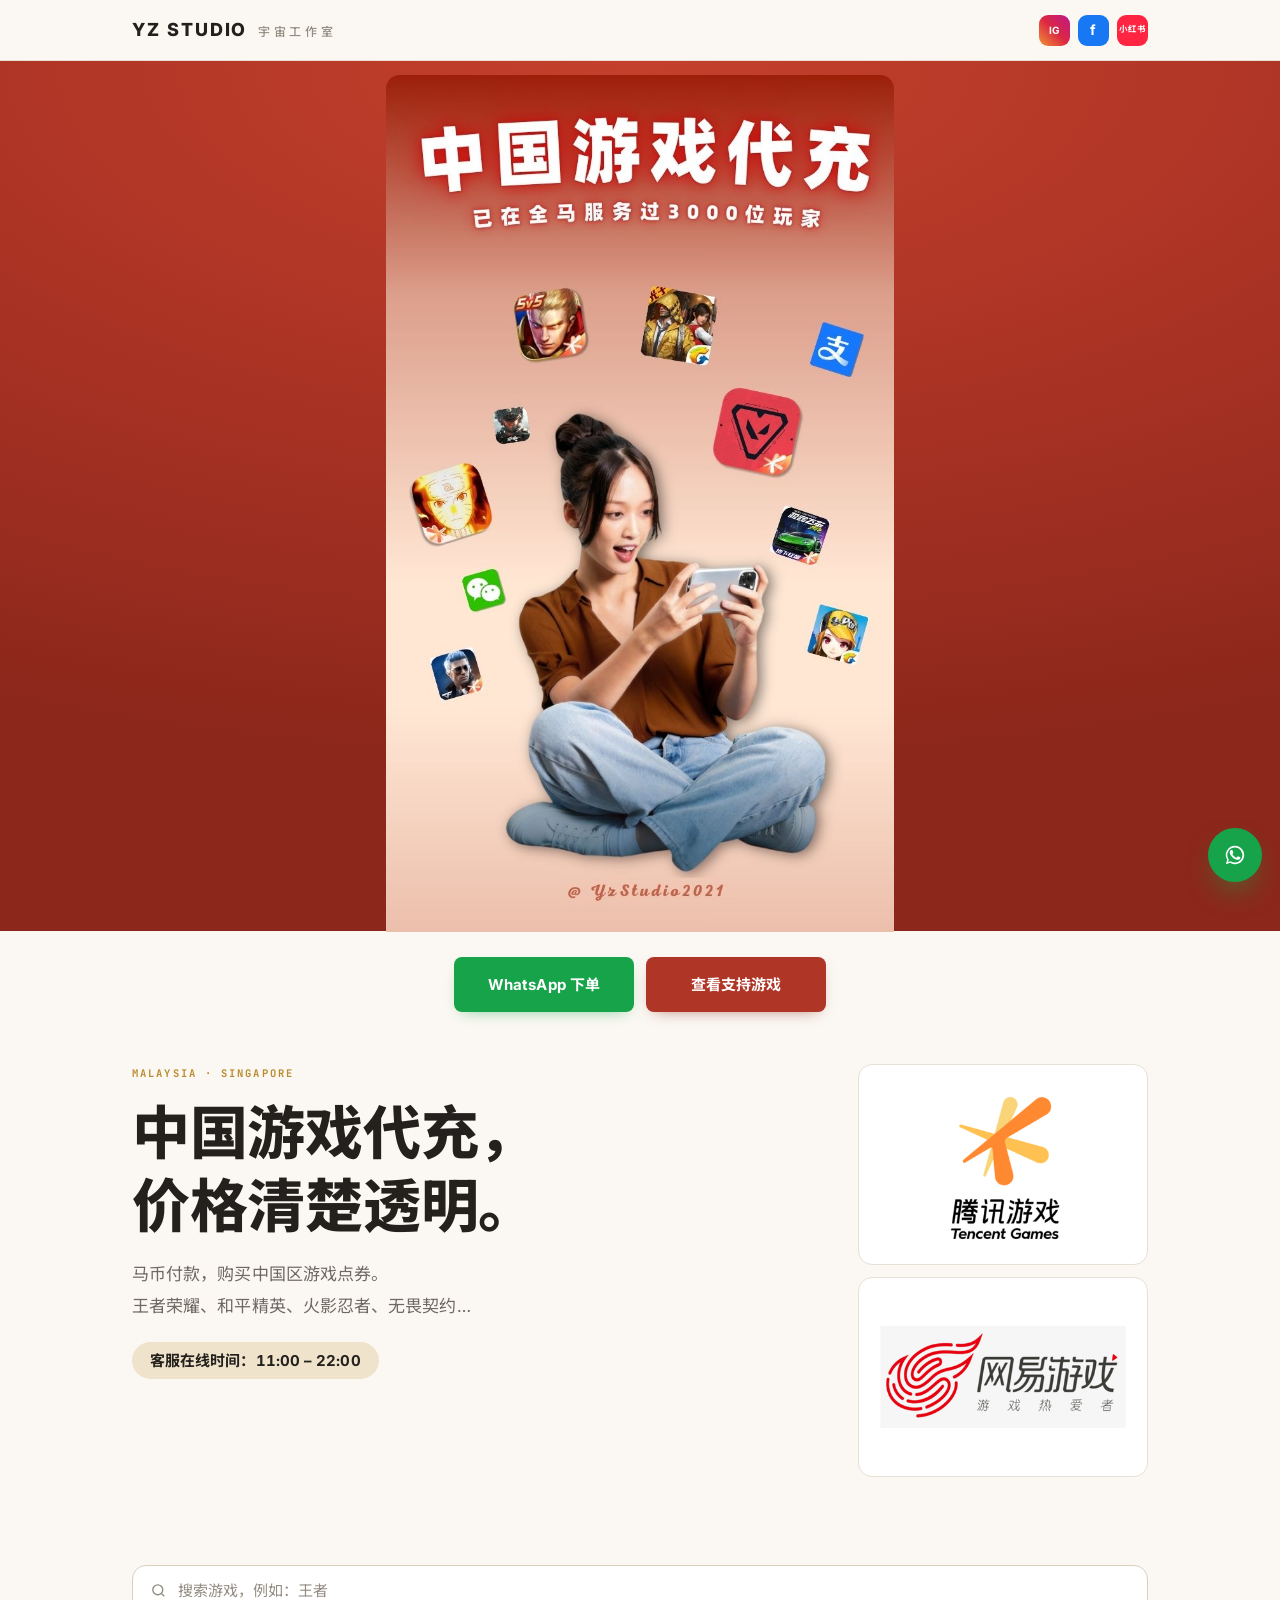
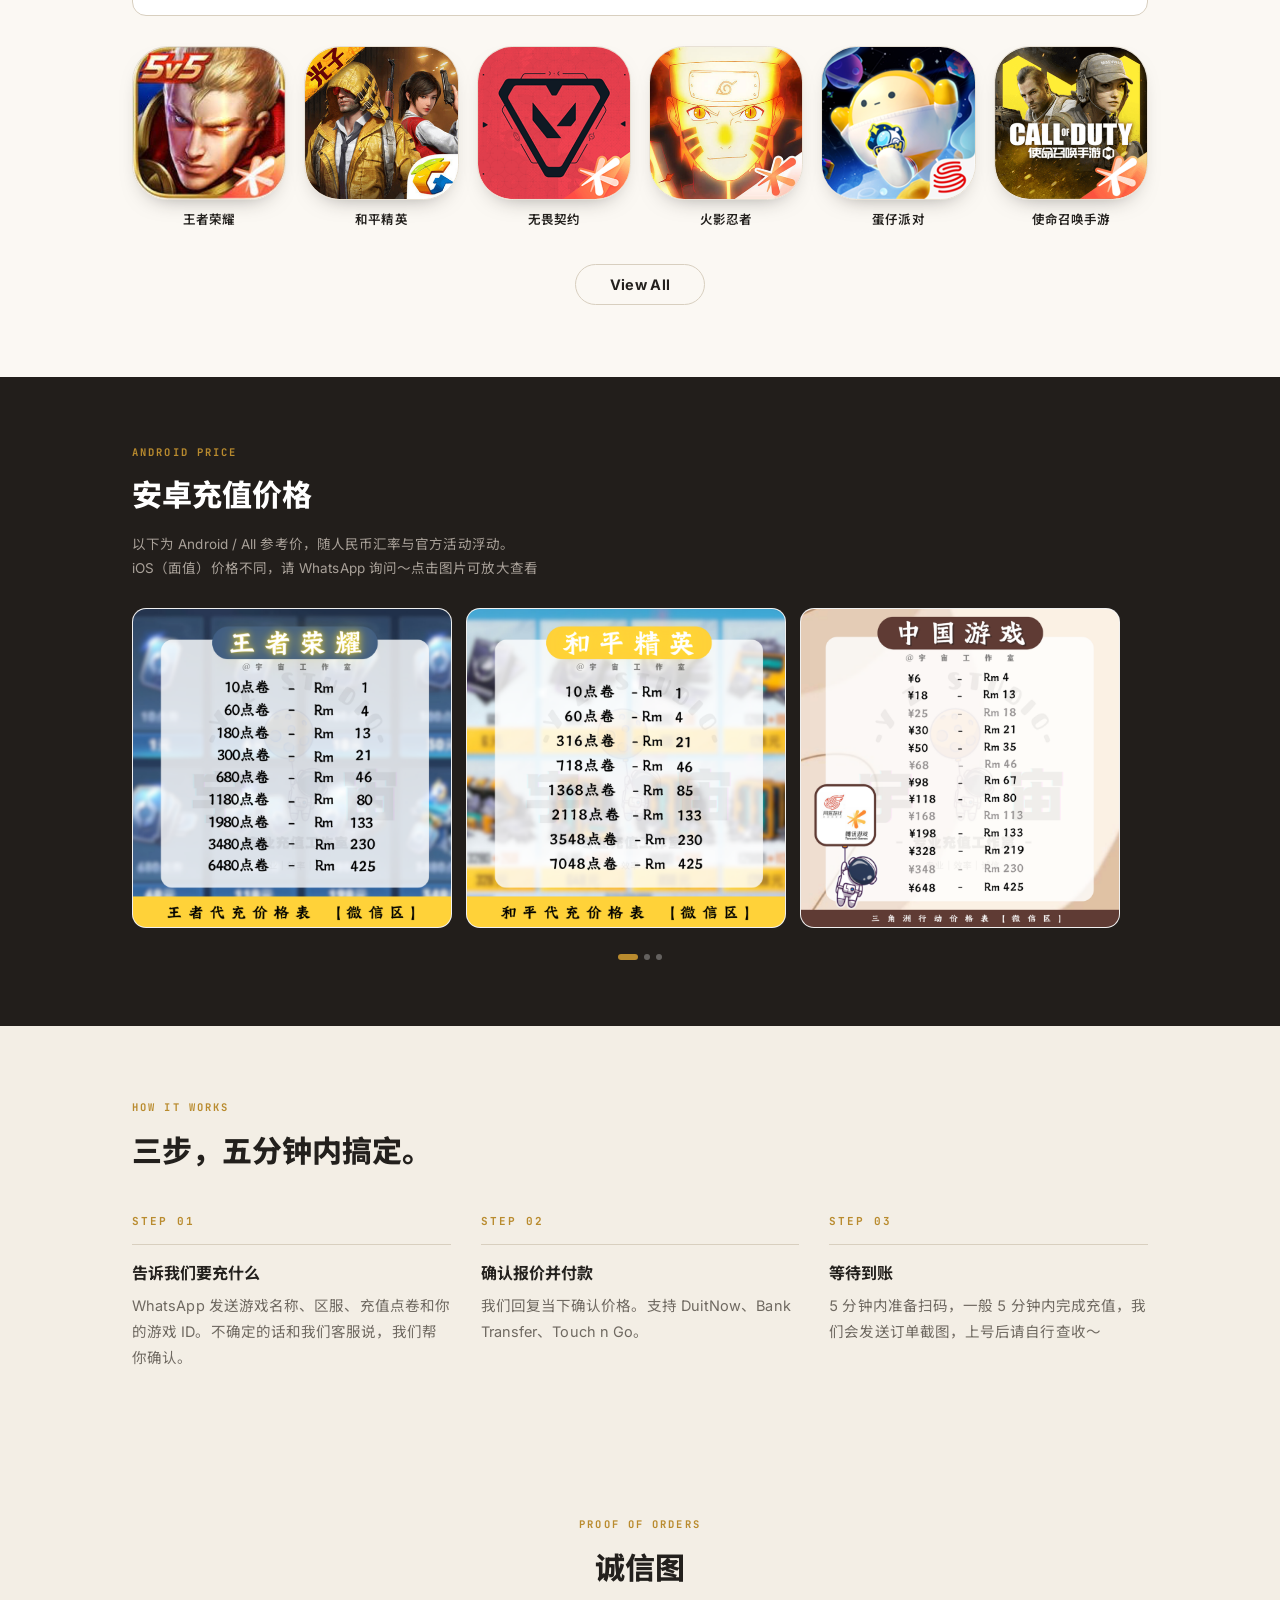
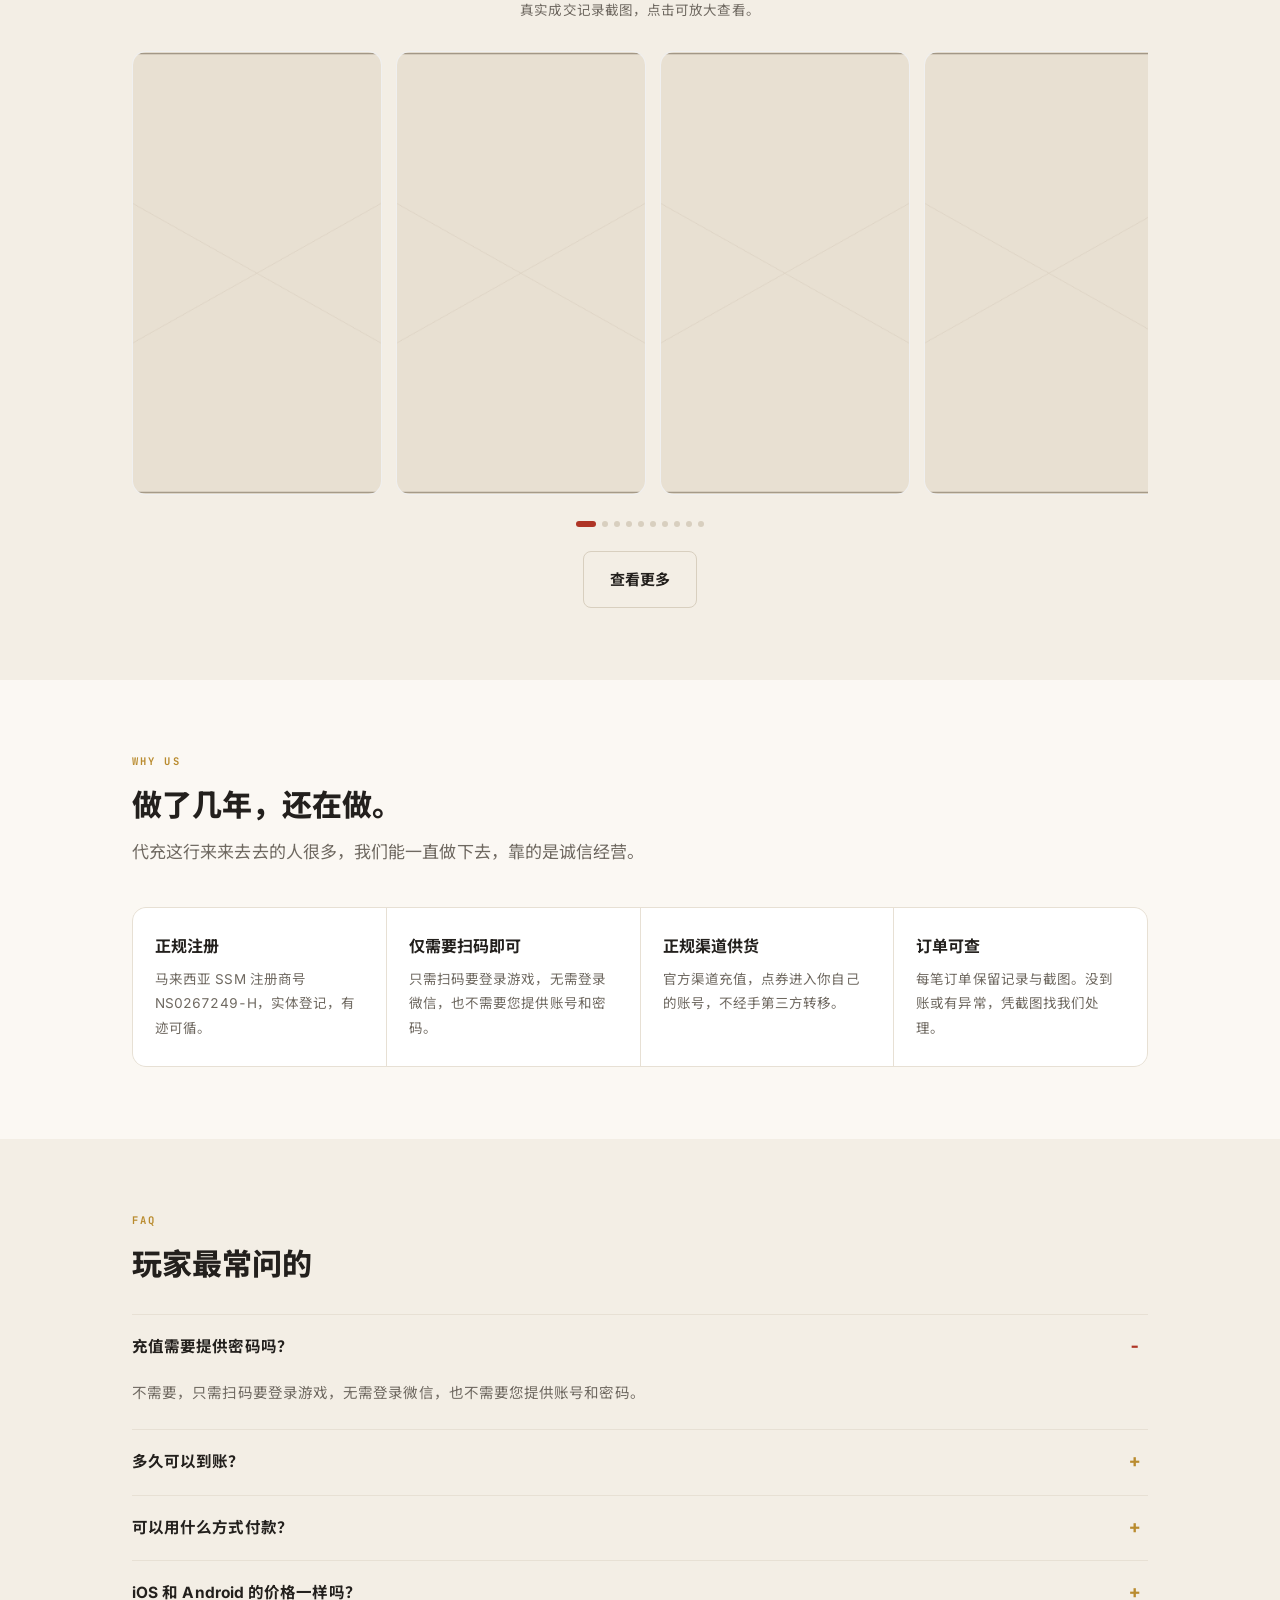
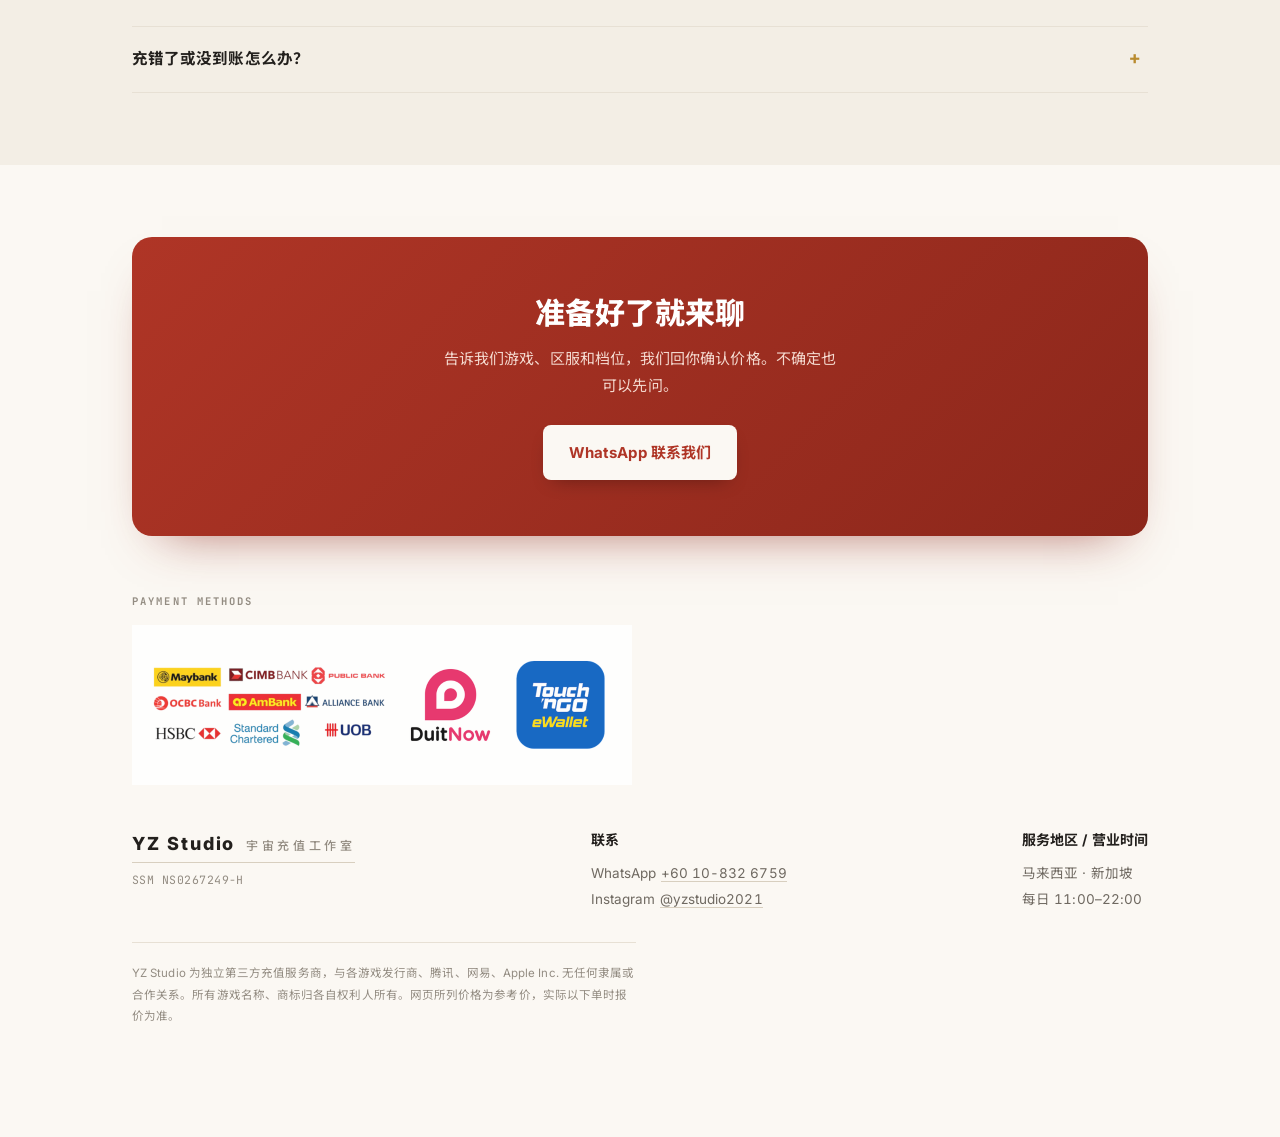
==== index.html @ 728850a0 "Update index.html" ====
<!DOCTYPE html>
<html lang="zh-Hans-MY">
<head>
<meta charset="UTF-8">
<meta name="viewport" content="width=device-width, initial-scale=1">
<title>YZ Studio｜马来西亚中国游戏代充 - 王者荣耀・和平精英・火影忍者点券</title>
<meta name="description" content="YZ Studio 提供马来西亚、新加坡玩家中国游戏代充服务，已服务3000位玩家。支持王者荣耀、和平精英、火影忍者、无畏契约等国服游戏，马币付款，价格透明。SSM 注册商号 NS0267249-H。">
<meta name="keywords" content="中国游戏代充,王者荣耀点券马币,和平精英充值马来西亚,火影忍者代充,国服游戏充值,YZ Studio">
<link rel="canonical" href="https://deepbuild.com.my/Yz-Studio/">
<meta property="og:url" content="https://deepbuild.com.my/Yz-Studio/">
<meta property="og:type" content="website">
<meta property="og:site_name" content="YZ Studio">
<meta property="og:title" content="YZ Studio｜马来西亚中国游戏代充">
<meta property="og:description" content="已服务3000位玩家。价格公开透明，WhatsApp 一键下单。">
<meta property="og:locale" content="zh_MY">

<link rel="preconnect" href="https://fonts.googleapis.com">
<link rel="preconnect" href="https://fonts.gstatic.com" crossorigin>
<link href="https://fonts.googleapis.com/css2?family=Inter:wght@400;500;600;700;800&family=Noto+Sans+SC:wght@400;500;700;900&family=JetBrains+Mono:wght@500;700&display=swap" rel="stylesheet">
<link rel="stylesheet" href="styles.css">

<script type="application/ld+json">
{
  "@context": "https://schema.org",
  "@type": "Organization",
  "name": "YZ Studio",
  "alternateName": "宇宙充值工作室",
  "description": "马来西亚中国游戏代充服务商",
  "identifier": "NS0267249-H",
  "areaServed": ["MY", "SG"],
  "sameAs": ["https://www.instagram.com/yzstudio2021"],
  "contactPoint": {
    "@type": "ContactPoint",
    "contactType": "customer service",
    "telephone": "+60108326759",
    "availableLanguage": ["zh-Hans", "en", "ms"]
  }
}
</script>
<script type="application/ld+json">
{
  "@context": "https://schema.org",
  "@type": "FAQPage",
  "mainEntity": [
    {"@type":"Question","name":"充值需要提供密码吗？","acceptedAnswer":{"@type":"Answer","text":"不需要，只需扫码要登录游戏，无需登录微信，也不需要您提供账号和密码。"}},
    {"@type":"Question","name":"多久可以到账？","acceptedAnswer":{"@type":"Answer","text":"营业时间（早上11点至晚上10点）内一般 5 至 15 分钟内到账。遇到官方活动高峰或游戏维护会顺延，我们会在下单时告知预计时间。"}},
    {"@type":"Question","name":"可以用什么方式付款？","acceptedAnswer":{"@type":"Answer","text":"支持马币 DuitNow、Bank Transfer、Touch n Go。价格以下单时报价为准。"}},
    {"@type":"Question","name":"iOS 和 Android 的价格一样吗？","acceptedAnswer":{"@type":"Answer","text":"iOS（面值）与 Android/All 价格不同。iOS 用户我们会推荐使用苹果卡进行充值，操作简单便捷。有任何疑问请联系客服。"}},
    {"@type":"Question","name":"充错了或没到账怎么办？","acceptedAnswer":{"@type":"Answer","text":"保留订单截图联系我们，我们会协助追单或退款。所有订单都有记录可查。"}}
  ]
}
</script>
</head>
<body>

<!-- ============ TOP BAR ============ -->
<div class="topbar">
  <div class="wrap">
    <a class="brand" href="/"><b>YZ STUDIO</b> <span>宇宙工作室</span></a>
    <div class="socials">
      <a class="ig" href="https://www.instagram.com/yzstudio2021" target="_blank" rel="noopener" aria-label="Instagram">IG</a>
      <a class="fb" href="#" aria-label="Facebook">f</a>
      <a class="xhs" href="#" aria-label="小红书">小红书</a>
    </div>
  </div>
</div>

<!-- ============ HERO ============ -->
<header class="hero">
  <div class="hero-art">
    <img src="image/hero.jpeg" alt="YZ Studio 中国游戏代充：支持王者荣耀、和平精英、火影忍者、无畏契约等国服游戏">
  </div>
  <div class="hero-cta">
    <a class="btn wa" href="https://wa.me/60108326759?text=%E4%BD%A0%E5%A5%BD%EF%BC%8C%E6%88%91%E6%83%B3%E5%85%85%E5%80%BC" target="_blank" rel="noopener">WhatsApp 下单</a>
    <a class="btn" href="#games">查看支持游戏</a>
  </div>
</header>

<!-- ============ INTRO + PARTNERS ============ -->
<section style="padding-top:8px">
  <div class="wrap rv">
    <div class="intro">
      <div>
        <span class="eyebrow">Malaysia · Singapore</span>
        <h2 class="h-xl">中国游戏代充，<br>价格清楚透明。</h2>
        <p class="lead" style="margin-top:16px">马币付款，购买中国区游戏点券。<br>王者荣耀、和平精英、火影忍者、无畏契约…</p>
        <p class="hours">客服在线时间：11:00 – 22:00</p>
      </div>
      <div class="partners">
        <div class="partner-cards">
          <img src="image/tencent.png" alt="腾讯游戏">
          <img src="image/netease.png" alt="网易游戏">
        </div>
      </div>
    </div>
  </div>
</section>

<!-- ============ GAMES ============ -->
<section id="games" style="padding-top:16px">
  <div class="wrap rv">
    <div class="search">
      <svg width="17" height="17" viewBox="0 0 24 24" fill="none" stroke="currentColor" stroke-width="2"><circle cx="11" cy="11" r="7"/><path d="M20 20l-3.5-3.5"/></svg>
      <input id="q" type="search" placeholder="搜索游戏，例如：王者" aria-label="搜索游戏">
    </div>

    <div class="tiles" id="gameGrid">
      <a class="tile" href="games/wangzherongyao.html" data-k="王者荣耀 wangzhe wzry honor of kings 点券">
        <img src="image/wangzherongyao.png" alt="王者荣耀"><span class="name">王者荣耀</span></a>
      <a class="tile" href="games/hepingjingying.html" data-k="和平精英 hepingjingying pubg game for peace 点券">
        <img src="image/hepingjingying.png" alt="和平精英"><span class="name">和平精英</span></a>
      <a class="tile" href="games/wuweiqiyue.html" data-k="无畏契约 valorant wuweiqiyue 瓦罗兰特">
        <img src="image/wuweiqiyue.png" alt="无畏契约"><span class="name">无畏契约</span></a>
      <a class="tile" href="games/huoyingrenzhe.html" data-k="火影忍者 huoying naruto 手游 忍者">
        <img src="image/huoyingrenzhe.png" alt="火影忍者"><span class="name">火影忍者</span></a>
      <a class="tile" href="games/danzaipaidui.html" data-k="蛋仔派对 danzai party">
        <img src="image/danzaipaidui.png" alt="蛋仔派对"><span class="name">蛋仔派对</span></a>
      <a class="tile" href="games/codm.html" data-k="使命召唤手游 codm call of duty mobile">
        <img src="image/codm.png" alt="使命召唤手游"><span class="name">使命召唤手游</span></a>

      <a class="tile extra" hidden href="games/cfm.html" data-k="穿越火线 枪战王者 cfm crossfire">
        <img src="image/cfm.png" alt="穿越火线：枪战王者"><span class="name">穿越火线：枪战王者</span></a>
      <a class="tile extra" hidden href="games/anqutuwei.html" data-k="暗区突围 anqutuwei">
        <img src="image/anqutuwei.png" alt="暗区突围"><span class="name">暗区突围</span></a>
      <a class="tile extra" hidden href="games/yanyunshiliusheng.html" data-k="燕云十六声 yanyun">
        <img src="image/yanyunshiliusheng.png" alt="燕云十六声"><span class="name">燕云十六声</span></a>
      <a class="tile extra" hidden href="games/deltaforce.html" data-k="三角洲行动 delta force">
        <img src="image/deltaforce.png" alt="三角洲行动"><span class="name">三角洲行动</span></a>
      <a class="tile extra" hidden href="games/wechatpay.html" data-k="微信支付 wechat pay">
        <img src="image/wechatpay.png" alt="微信支付"><span class="name">微信支付</span></a>
      <a class="tile extra" hidden href="games/alipay.html" data-k="支付宝 alipay">
        <img src="image/alipay.png" alt="支付宝"><span class="name">支付宝</span></a>
      <a class="tile extra" hidden href="games/need-for-speed.html" data-k="极品飞车 need for speed nfs 集结 赛车">
        <img src="image/need-for-speed.png" alt="极品飞车"><span class="name">极品飞车</span></a>
      <a class="tile extra" hidden href="games/qq-speed.html" data-k="QQ飞车 qq speed feiche 赛车">
        <img src="image/qq-speed.png" alt="QQ飞车"><span class="name">QQ飞车</span></a>
      <a class="tile extra" hidden href="games/identity-v.html" data-k="第五人格 identity v diwurenge 网易">
        <img src="image/identity-v.png" alt="第五人格"><span class="name">第五人格</span></a>
      <a class="tile extra" hidden href="games/justice-mobile.html" data-k="逆水寒 justice mobile nishuihan 网易">
        <img src="image/justice-mobile.png" alt="逆水寒"><span class="name">逆水寒</span></a>
      <a class="tile extra" hidden href="games/apple-gift-card.html" data-k="apple gift card 苹果 礼品卡 中国区 app store">
        <img src="image/apple-gift-card.png" alt="Apple Gift Card 中国区"><span class="name">Apple Gift Card</span></a>

      <p class="empty" id="noResult" hidden>没有找到这个游戏。直接 WhatsApp 问我们，多数国服游戏都能处理。</p>
    </div>

    <div class="viewall"><button id="viewAll" type="button">View All</button></div>
  </div>
</section>

<!-- ============ ANDROID PRICE ============ -->
<section class="band-dark">
  <div class="wrap rv">
    <span class="eyebrow">Android Price</span>
    <h2>安卓充值价格</h2>
    <p class="note">以下为 Android / All 参考价，随人民币汇率与官方活动浮动。<br>iOS（面值）价格不同，请 WhatsApp 询问～点击图片可放大查看</p>
    <div class="carousel square" id="priceCar">
      <figure><img src="image/android-1.png" alt="王者荣耀安卓充值价格表"></figure>
      <figure><img src="image/android-2.png" alt="和平精英安卓充值价格表"></figure>
      <figure><img src="image/android-3.png" alt="中国游戏安卓充值价格表"></figure>
    </div>
    <div class="dots" id="priceDots"></div>
  </div>
</section>

<!-- ============ HOW ============ -->
<section id="how" style="background:var(--paper-2)">
  <div class="wrap rv">
    <span class="eyebrow">How it works</span>
    <h2>三步，五分钟内搞定。</h2>
    <div class="steps">
      <div class="step">
        <span class="num">STEP 01</span>
        <h3>告诉我们要充什么</h3>
        <p>WhatsApp 发送游戏名称、区服、充值点卷和你的游戏 ID。不确定的话和我们客服说，我们帮你确认。</p>
      </div>
      <div class="step">
        <span class="num">STEP 02</span>
        <h3>确认报价并付款</h3>
        <p>我们回复当下确认价格。支持 DuitNow、Bank Transfer、Touch n Go。</p>
      </div>
      <div class="step">
        <span class="num">STEP 03</span>
        <h3>等待到账</h3>
        <p>5 分钟内准备扫码，一般 5 分钟内完成充值，我们会发送订单截图，上号后请自行查收～</p>
      </div>
    </div>
  </div>
</section>

<!-- ============ 诚信图 ============ -->
<section class="band-tint">
  <div class="wrap rv">
    <div style="text-align:center">
      <span class="eyebrow">Proof of orders</span>
      <h2>诚信图</h2>
      <p class="note">真实成交记录截图，点击可放大查看。</p>
    </div>
    <div class="carousel wide" id="proofCar">
      <figure><img src="image/01.png" alt="YZ Studio 成交记录截图 1"></figure>
      <figure><img src="image/02.png" alt="YZ Studio 成交记录截图 2"></figure>
      <figure><img src="image/03.png" alt="YZ Studio 成交记录截图 3"></figure>
      <figure><img src="image/04.png" alt="YZ Studio 成交记录截图 4"></figure>
      <figure><img src="image/05.png" alt="YZ Studio 成交记录截图 5"></figure>
      <figure><img src="image/06.png" alt="YZ Studio 成交记录截图 6"></figure>
      <figure><img src="image/07.png" alt="YZ Studio 成交记录截图 7"></figure>
      <figure><img src="image/08.png" alt="YZ Studio 成交记录截图 8"></figure>
      <figure><img src="image/09.png" alt="YZ Studio 成交记录截图 9"></figure>
      <figure><img src="image/10.png" alt="YZ Studio 成交记录截图 10"></figure>
    </div>
    <div class="dots dark" id="proofDots"></div>
    <div class="carousel-cta">
      <a class="btn ghost" href="https://www.instagram.com/yzstudio2021" target="_blank" rel="noopener">查看更多</a>
    </div>
  </div>
</section>

<!-- ============ TRUST ============ -->
<section>
  <div class="wrap rv">
    <span class="eyebrow">Why us</span>
    <h2>做了几年，还在做。</h2>
    <p class="lead" style="margin-top:12px">代充这行来来去去的人很多，我们能一直做下去，靠的是诚信经营。</p>
    <div class="grid4">
      <div><h3>正规注册</h3><p>马来西亚 SSM 注册商号 NS0267249-H，实体登记，有迹可循。</p></div>
      <div><h3>仅需要扫码即可</h3><p>只需扫码要登录游戏，无需登录微信，也不需要您提供账号和密码。</p></div>
      <div><h3>正规渠道供货</h3><p>官方渠道充值，点券进入你自己的账号，不经手第三方转移。</p></div>
      <div><h3>订单可查</h3><p>每笔订单保留记录与截图。没到账或有异常，凭截图找我们处理。</p></div>
    </div>
  </div>
</section>

<!-- ============ FAQ ============ -->
<section id="faq" style="background:var(--paper-2)">
  <div class="wrap rv">
    <span class="eyebrow">FAQ</span>
    <h2>玩家最常问的</h2>
    <div class="faq">
      <details open><summary>充值需要提供密码吗？</summary>
        <p>不需要，只需扫码要登录游戏，无需登录微信，也不需要您提供账号和密码。</p></details>
      <details><summary>多久可以到账？</summary>
        <p>营业时间（早上11点至晚上10点）内一般 5 至 15 分钟内到账。遇到官方活动高峰或游戏维护会顺延，我们会在下单时告知预计时间。</p></details>
      <details><summary>可以用什么方式付款？</summary>
        <p>支持马币 DuitNow、Bank Transfer、Touch n Go。价格以下单时报价为准。</p></details>
      <details><summary>iOS 和 Android 的价格一样吗？</summary>
        <p>iOS（面值）与 Android/All 价格不同。iOS 用户我们会推荐使用苹果卡进行充值，操作简单便捷。有任何疑问请联系客服。</p></details>
      <details><summary>充错了或没到账怎么办？</summary>
        <p>保留订单截图联系我们，我们会协助追单或退款。所有订单都有记录可查。</p></details>
    </div>
  </div>
</section>

<!-- ============ CTA ============ -->
<section style="padding-bottom:12px">
  <div class="wrap">
    <div class="band rv">
      <h2>准备好了就来聊</h2>
      <p>告诉我们游戏、区服和档位，我们回你确认价格。不确定也可以先问。</p>
      <a class="btn" href="https://wa.me/60108326759?text=%E4%BD%A0%E5%A5%BD%EF%BC%8C%E6%88%91%E6%83%B3%E5%85%85%E5%80%BC" target="_blank" rel="noopener">WhatsApp 联系我们</a>
    </div>
  </div>
</section>

<!-- ============ PAYMENTS ============ -->
<div class="payments">
  <div class="wrap">
    <div class="cap">Payment methods</div>
    <img src="image/banks.png" alt="支持的付款方式：Maybank、CIMB、Public Bank、OCBC、AmBank、Alliance Bank、HSBC、Standard Chartered、UOB、Touch n Go eWallet">
  </div>
</div>

<footer>
  <div class="wrap">
    <div class="foot-grid">
      <div>
        <a class="brand" href="/" style="margin-bottom:6px"><b>YZ Studio</b> <span>宇宙充值工作室</span></a>
        <div class="ssm">SSM NS0267249-H</div>
      </div>
      <div>
        <div class="fh">联系</div>
        <div>WhatsApp <a href="https://wa.me/60108326759" target="_blank" rel="noopener">+60 10-832 6759</a></div>
        <div>Instagram <a href="https://www.instagram.com/yzstudio2021" target="_blank" rel="noopener">@yzstudio2021</a></div>
      </div>
      <div>
        <div class="fh">服务地区 / 营业时间</div>
        <div>马来西亚 · 新加坡</div>
        <div>每日 11:00–22:00</div>
      </div>
    </div>
    <p class="disclaimer">
      YZ Studio 为独立第三方充值服务商，与各游戏发行商、腾讯、网易、Apple Inc. 无任何隶属或合作关系。所有游戏名称、商标归各自权利人所有。网页所列价格为参考价，实际以下单时报价为准。
    </p>
  </div>
</footer>

<a class="fab" href="https://wa.me/60108326759?text=%E4%BD%A0%E5%A5%BD%EF%BC%8C%E6%88%91%E6%83%B3%E5%85%85%E5%80%BC" target="_blank" rel="noopener" aria-label="WhatsApp 联系我们">
  <svg width="22" height="22" viewBox="0 0 24 24" fill="currentColor"><path d="M17.5 14.4c-.3-.15-1.75-.86-2-.96-.27-.1-.47-.15-.66.15-.2.3-.76.95-.93 1.15-.17.2-.34.22-.64.07-.3-.15-1.25-.46-2.38-1.47-.88-.78-1.47-1.75-1.64-2.05-.17-.3-.02-.46.13-.6.13-.14.3-.35.45-.53.15-.18.2-.3.3-.5.1-.2.05-.38-.02-.53-.08-.15-.66-1.6-.9-2.18-.24-.58-.48-.5-.66-.5h-.56c-.2 0-.5.07-.77.37-.26.3-1 .98-1 2.4s1.03 2.78 1.17 2.98c.15.2 2.02 3.1 4.9 4.34.68.3 1.22.47 1.64.6.69.22 1.31.19 1.8.11.55-.08 1.75-.71 2-1.4.25-.7.25-1.28.17-1.41-.07-.13-.27-.2-.57-.35zM12 2A10 10 0 0 0 3.5 17.3L2 22l4.8-1.46A10 10 0 1 0 12 2zm0 18.2c-1.6 0-3.15-.43-4.5-1.24l-.32-.19-2.86.87.88-2.79-.21-.33A8.2 8.2 0 1 1 12 20.2z"/></svg>
</a>

<!-- lightbox -->
<div class="lb" id="lb" role="dialog" aria-modal="true" aria-label="图片放大">
  <button class="close" id="lbClose" aria-label="关闭">✕</button>
  <button class="prev" id="lbPrev" aria-label="上一张">‹</button>
  <img id="lbImg" alt="">
  <button class="next" id="lbNext" aria-label="下一张">›</button>
  <div class="count" id="lbCount"></div>
</div>

<script>
/* ---- game search + view all ---- */
var q = document.getElementById('q');
var noResult = document.getElementById('noResult');
var viewAll = document.getElementById('viewAll');
var expanded = false;

function applyFilter(){
  var v = q.value.trim().toLowerCase();
  var shown = 0;
  document.querySelectorAll('.tile').forEach(function(g){
    var match = !v || g.dataset.k.toLowerCase().indexOf(v) > -1 || g.textContent.toLowerCase().indexOf(v) > -1;
    var isExtra = g.classList.contains('extra');
    var visible = match && (v ? true : (expanded || !isExtra));
    g.hidden = !visible;
    if (match) shown++;
  });
  noResult.hidden = shown > 0;
  viewAll.parentElement.style.display = q.value.trim() ? 'none' : 'flex';
}
q.addEventListener('input', applyFilter);
viewAll.addEventListener('click', function(){
  expanded = !expanded;
  viewAll.textContent = expanded ? '收起' : 'View All';
  applyFilter();
});
applyFilter();

/* ---- carousel dots ---- */
function setupCarousel(carId, dotsId){
  var car = document.getElementById(carId);
  var dots = document.getElementById(dotsId);
  var figs = car.querySelectorAll('figure');
  figs.forEach(function(){ dots.appendChild(document.createElement('i')); });
  var marks = dots.querySelectorAll('i');
  function update(){
    var i = Math.round(car.scrollLeft / (car.scrollWidth / figs.length));
    marks.forEach(function(m, idx){ m.classList.toggle('on', idx === i); });
  }
  car.addEventListener('scroll', function(){ window.requestAnimationFrame(update); });
  update();
}
setupCarousel('priceCar','priceDots');
setupCarousel('proofCar','proofDots');

/* ---- lightbox ---- */
var lb = document.getElementById('lb');
var lbImg = document.getElementById('lbImg');
var lbCount = document.getElementById('lbCount');
var group = [], gi = 0;

function openLb(imgs, index){
  group = imgs; gi = index;
  render(); lb.classList.add('open');
  document.body.style.overflow = 'hidden';
}
function render(){
  var im = group[gi];
  lbImg.src = im.src; lbImg.alt = im.alt;
  lbCount.textContent = (gi+1) + ' / ' + group.length;
}
function closeLb(){ lb.classList.remove('open'); document.body.style.overflow = ''; }
function step(d){ gi = (gi + d + group.length) % group.length; render(); }

document.querySelectorAll('.carousel').forEach(function(car){
  var imgs = Array.prototype.slice.call(car.querySelectorAll('img'));
  imgs.forEach(function(im, i){
    im.parentElement.addEventListener('click', function(){ openLb(imgs, i); });
  });
});
document.getElementById('lbClose').addEventListener('click', closeLb);
document.getElementById('lbPrev').addEventListener('click', function(e){ e.stopPropagation(); step(-1); });
document.getElementById('lbNext').addEventListener('click', function(e){ e.stopPropagation(); step(1); });
lb.addEventListener('click', function(e){ if (e.target === lb) closeLb(); });
document.addEventListener('keydown', function(e){
  if (!lb.classList.contains('open')) return;
  if (e.key === 'Escape') closeLb();
  if (e.key === 'ArrowLeft') step(-1);
  if (e.key === 'ArrowRight') step(1);
});

/* ---- reveal ---- */
var io = new IntersectionObserver(function(es){
  es.forEach(function(e){ if(e.isIntersecting){ e.target.classList.add('in'); io.unobserve(e.target); } });
}, {threshold:.08});
document.querySelectorAll('.rv').forEach(function(el){ io.observe(el); });
</script>
</body>
</html>
---- styles.css ----
:root{
  /* surfaces */
  --paper:#FBF8F3;
  --paper-2:#F3EEE5;
  --card:#FFFFFF;
  --charcoal:#221E1B;
  --charcoal-2:#2E2925;

  /* text */
  --ink:#23201D;
  --muted:#6F6961;
  --muted-2:#938C82;

  /* accents */
  --red:#AF3526;
  --red-deep:#8C271B;
  --red-soft:#F6E7E2;
  --gold:#B98B2E;
  --gold-soft:#EFE3CB;
  --green:#16A34A;

  --line:#E7E0D4;
  --line-2:#D8CFBF;

  --sans:'Inter','Noto Sans SC','PingFang SC','Microsoft YaHei',-apple-system,BlinkMacSystemFont,sans-serif;
  --mono:'JetBrains Mono','SF Mono',ui-monospace,monospace;

  --r-sm:8px;
  --r-md:14px;
  --r-lg:20px;
}
*{box-sizing:border-box;margin:0;padding:0}
html{scroll-behavior:smooth;overflow-x:clip}
body{
  overflow-x:clip;
  background:var(--paper);color:var(--ink);font-family:var(--sans);
  font-size:16px;line-height:1.8;letter-spacing:.005em;
  -webkit-font-smoothing:antialiased;text-rendering:optimizeLegibility;
  font-variant-numeric:tabular-nums;
}
img{max-width:100%;display:block}
.wrap{max-width:1060px;margin:0 auto;padding:0 22px}
section{padding:72px 0}
@media(max-width:720px){section{padding:52px 0}}

/* ---------- type ---------- */
.eyebrow{
  font-family:var(--mono);font-size:10.5px;letter-spacing:.2em;text-transform:uppercase;
  color:var(--gold);display:block;margin-bottom:14px;font-weight:700;
}
h1,h2,h3{line-height:1.35;font-weight:800;letter-spacing:0}
h1{font-size:clamp(28px,6vw,44px);line-height:1.28}
h2{font-size:clamp(21px,3.5vw,30px)}
h3{font-size:16px;font-weight:700;line-height:1.5}
p.lead{font-size:clamp(15px,1.9vw,17px);color:var(--muted);max-width:52ch;line-height:1.85}
/* oversized lead headline (about 2x the normal h2) */
.h-xl{font-size:clamp(36px,7.4vw,58px);line-height:1.26;letter-spacing:-.005em}
.section-head{margin-bottom:8px}
.section-head + p.lead{margin-top:12px}

/* ---------- top bar ---------- */
.topbar{
  background:rgba(251,248,243,.88);backdrop-filter:saturate(180%) blur(14px);
  border-bottom:1px solid var(--line);position:sticky;top:0;z-index:50;
}
.topbar .wrap{display:flex;align-items:center;justify-content:space-between;height:60px}
.brand{display:flex;align-items:baseline;gap:11px;text-decoration:none;color:var(--ink)}
.brand b{font-size:18px;font-weight:800;letter-spacing:.1em}
.brand span{font-size:12px;color:var(--muted-2);letter-spacing:.3em;font-weight:500}
@media(max-width:520px){.brand b{font-size:15.5px;letter-spacing:.07em}.brand span{font-size:10px;letter-spacing:.16em}}
.socials{display:flex;gap:8px;align-items:center}
.socials a{
  width:31px;height:31px;border-radius:9px;display:flex;align-items:center;justify-content:center;
  color:#fff;text-decoration:none;font-size:10px;font-weight:700;
  transition:transform .16s ease,opacity .16s ease;
}
.socials a:hover{transform:translateY(-2px)}
.socials .ig{background:linear-gradient(45deg,#F09433,#DC2743,#BC1888)}
.socials .fb{background:#1877F2;font-size:14px}
.socials .xhs{background:#FF2442;font-size:8.5px}

/* ---------- hero ---------- */
.hero{
  background:
    radial-gradient(120% 70% at 50% 0%, #C4402C 0%, #AF3526 42%, #8C271B 100%);
  padding-bottom:0;position:relative;
}
.hero-title{text-align:center;padding:34px 22px 6px}
.hero-title h1{
  color:#fff;font-size:clamp(30px,8.4vw,54px);font-weight:900;letter-spacing:.03em;
  text-shadow:0 2px 14px rgba(80,16,8,.3);
}
.hero-title p{
  color:#F4D9CF;font-weight:600;letter-spacing:.2em;margin-top:10px;
  font-size:clamp(11.5px,2.9vw,15px);
}
.hero-art{max-width:540px;margin:0 auto;padding:14px 16px 0}
.hero-art img{border-radius:var(--r-md) var(--r-md) 0 0}
.hero-cta{
  display:flex;gap:12px;justify-content:center;flex-wrap:wrap;
  padding:26px 22px 44px;background:var(--paper);
  margin-top:-1px;
}
.hero-cta .btn{min-width:180px;justify-content:center}
@media(max-width:520px){.hero-cta{padding-top:22px}.hero-cta .btn{min-width:0;flex:1 1 45%}}

/* ---------- buttons ---------- */
.btn{
  display:inline-flex;align-items:center;gap:9px;border:none;cursor:pointer;
  background:var(--red);color:#fff;text-decoration:none;
  padding:14px 26px;border-radius:var(--r-sm);font-size:15px;font-weight:700;
  font-family:var(--sans);letter-spacing:.01em;
  box-shadow:0 6px 16px -8px rgba(140,39,27,.6);
  transition:transform .16s ease,background .16s ease,box-shadow .16s ease;
}
.btn:hover{background:var(--red-deep);transform:translateY(-2px);box-shadow:0 10px 22px -10px rgba(140,39,27,.7)}
.btn.wa{background:var(--green);box-shadow:0 6px 16px -8px rgba(22,163,74,.6)}
.btn.wa:hover{background:#118C40}
.btn.light{background:var(--card);color:var(--ink);box-shadow:0 6px 16px -10px rgba(35,32,29,.4)}
.btn.light:hover{background:#fff;color:var(--red)}
.btn.ghost{background:transparent;color:var(--ink);border:1px solid var(--line-2);box-shadow:none}
.btn.ghost:hover{background:var(--ink);color:var(--paper);border-color:var(--ink)}
.btn-row{display:flex;flex-wrap:wrap;gap:12px;margin-top:26px}

/* ---------- intro + partners ---------- */
.intro{display:grid;grid-template-columns:1fr 290px;gap:40px;align-items:start}
@media(max-width:820px){.intro{grid-template-columns:1fr;gap:28px}}
.intro .hours{
  margin-top:20px;font-weight:700;font-size:15px;color:var(--ink);
  display:inline-flex;align-items:center;gap:9px;
  background:var(--gold-soft);border-radius:999px;padding:8px 18px;line-height:1.4;
}
.partners{display:flex;gap:12px;align-items:flex-start}
.partner-cards{display:grid;gap:12px;flex:1}
.partner-cards img{
  background:var(--card);border:1px solid var(--line);border-radius:var(--r-md);padding:16px;
  width:100%;height:auto;
}
.platform-icons{display:flex;flex-direction:column;gap:9px;padding-top:4px}
.platform-icons span{
  width:31px;height:31px;border-radius:9px;display:flex;align-items:center;justify-content:center;
  font-size:10px;font-weight:700;color:#fff;
}
@media(max-width:820px){
  .partners{max-width:420px}
  .partner-cards{grid-template-columns:1fr 1fr}
  .platform-icons{flex-direction:row;flex-wrap:wrap;align-content:flex-start}
}

/* ---------- search + tiles ---------- */
.search{
  display:flex;align-items:center;gap:11px;
  border:1px solid var(--line-2);background:var(--card);padding:0 17px;border-radius:var(--r-md);
  transition:border-color .16s ease,box-shadow .16s ease;
}
.search:focus-within{border-color:var(--gold);box-shadow:0 0 0 3px var(--gold-soft)}
.search input{
  border:none;outline:none;padding:15px 0;font-family:var(--sans);font-size:15px;
  width:100%;background:transparent;color:var(--ink);
}
.search input::placeholder{color:var(--muted-2)}
.search svg{flex:none;color:var(--muted-2)}

.tiles{display:grid;grid-template-columns:repeat(3,1fr);gap:26px 18px;margin-top:30px}
@media(min-width:720px){.tiles{grid-template-columns:repeat(6,1fr)}}
.tile{text-decoration:none;color:var(--ink);display:flex;flex-direction:column;align-items:center;gap:11px;text-align:center}
.tile img{
  width:100%;aspect-ratio:1;border-radius:23%;object-fit:cover;
  border:1px solid var(--line);
  box-shadow:0 10px 22px -14px rgba(35,32,29,.5);
  transition:transform .18s ease,box-shadow .18s ease;
}
.tile:hover img{transform:translateY(-4px);box-shadow:0 16px 28px -14px rgba(35,32,29,.55)}
.tile .name{font-size:12.5px;font-weight:600;line-height:1.45;color:var(--ink)}
.tile[hidden]{display:none}
.viewall{display:flex;justify-content:center;margin-top:34px}
.viewall button{
  background:transparent;border:1px solid var(--line-2);border-radius:999px;cursor:pointer;
  padding:11px 34px;font-family:var(--sans);font-size:14.5px;font-weight:700;color:var(--ink);
  letter-spacing:.02em;transition:background .16s ease,border-color .16s ease;
}
.viewall button:hover{background:var(--ink);color:var(--paper);border-color:var(--ink)}
.empty{grid-column:1/-1;color:var(--muted);font-size:14px;padding:20px 0;text-align:center}

/* ---------- dark band (android price) ---------- */
.band-dark{background:var(--charcoal);color:#EFEAE2;padding:66px 0}
.band-dark h2{color:#fff}
.band-dark .eyebrow{color:var(--gold)}
.band-dark .sub{
  font-family:var(--mono);font-size:11px;letter-spacing:.2em;text-transform:uppercase;
  color:var(--muted-2);margin-top:6px;display:block;
}
.band-dark .note{color:#A9A199;font-size:13.5px;margin-top:16px;max-width:56ch;line-height:1.8}

/* ---------- tint band (proof) ---------- */
.band-tint{background:var(--paper-2)}
.band-tint .note{color:var(--muted);font-size:13.5px;margin-top:10px}

/* ---------- carousel ---------- */
.carousel{
  display:flex;gap:14px;overflow-x:auto;scroll-snap-type:x mandatory;
  margin-top:28px;padding-bottom:6px;-webkit-overflow-scrolling:touch;scrollbar-width:none;
}
.carousel::-webkit-scrollbar{display:none}
.carousel > figure{
  flex:0 0 auto;width:clamp(198px,56vw,272px);scroll-snap-align:center;margin:0;cursor:zoom-in;
}
.carousel img{
  width:100%;height:auto;border-radius:var(--r-md);background:var(--card);
  border:1px solid rgba(0,0,0,.06);
  transition:transform .18s ease;
}
.carousel > figure:hover img{transform:translateY(-3px)}
/* 1:1 square cards — used by the Android price carousel */
.carousel.square > figure{width:clamp(230px,68vw,320px)}
.carousel.square img{aspect-ratio:1/1;object-fit:cover}
/* 9:16 直式卡片 — 诚信图 carousel（图片 1080x1920） */
.carousel.wide > figure{width:clamp(180px,52vw,250px)}
.carousel.wide img{aspect-ratio:9/16;object-fit:cover}
.dots{display:flex;gap:6px;justify-content:center;margin-top:20px}
.dots i{width:6px;height:6px;border-radius:50%;background:rgba(255,255,255,.3);display:block;transition:background .2s,width .2s}
.dots i.on{background:var(--gold);width:20px;border-radius:999px}
.dots.dark i{background:var(--line-2)}
.dots.dark i.on{background:var(--red)}
.carousel-cta{display:flex;justify-content:center;margin-top:24px}

/* ---------- lightbox ---------- */
.lb{position:fixed;inset:0;z-index:100;background:rgba(16,12,10,.95);display:none;align-items:center;justify-content:center;padding:20px}
.lb.open{display:flex}
.lb img{max-width:100%;max-height:86vh;border-radius:var(--r-sm);object-fit:contain}
.lb button{
  position:absolute;background:rgba(255,255,255,.12);border:none;color:#fff;cursor:pointer;
  width:46px;height:46px;border-radius:50%;font-size:22px;line-height:1;
  transition:background .16s ease;
}
.lb button:hover{background:rgba(255,255,255,.22)}
.lb .close{top:20px;right:20px;font-size:18px}
.lb .prev{left:14px}
.lb .next{right:14px}
.lb .count{position:absolute;bottom:22px;left:0;right:0;text-align:center;color:#CFC5BB;font-family:var(--mono);font-size:12.5px;letter-spacing:.1em}

/* ---------- steps ---------- */
.steps{display:grid;grid-template-columns:repeat(3,1fr);gap:30px;margin-top:40px}
.step .num{
  font-family:var(--mono);font-size:11px;color:var(--gold);letter-spacing:.18em;font-weight:700;
  display:block;padding-bottom:12px;margin-bottom:16px;border-bottom:1px solid var(--line-2);
}
.step h3{margin-bottom:8px}
.step p{font-size:14.5px;color:var(--muted);line-height:1.8}
@media(max-width:720px){.steps{grid-template-columns:1fr;gap:24px}}

/* ---------- trust grid ---------- */
.grid4{display:grid;grid-template-columns:repeat(4,1fr);gap:1px;background:var(--line);border:1px solid var(--line);margin-top:38px;border-radius:var(--r-md);overflow:hidden}
.grid4 > div{background:var(--card);padding:26px 22px}
.grid4 h3{margin-bottom:9px}
.grid4 p{font-size:13.5px;color:var(--muted);line-height:1.8}
@media(max-width:860px){.grid4{grid-template-columns:repeat(2,1fr)}}
@media(max-width:480px){.grid4{grid-template-columns:1fr}}

/* ---------- price ladder (sub-pages) ---------- */
.ladder{background:var(--charcoal);color:#EFEAE2;border-radius:var(--r-md);overflow:hidden;box-shadow:0 24px 60px -34px rgba(35,32,29,.6)}
.ladder-head{padding:28px 26px 0;border-bottom:1px solid rgba(255,255,255,.09)}
.ladder-head h2{color:#fff}
.ladder-head .eyebrow{color:var(--gold)}
.ladder-head p{color:#A9A199;font-size:13.5px;margin-top:9px;max-width:56ch}
.tabs{display:flex;gap:2px;margin-top:22px}
.tab{
  background:none;border:none;cursor:pointer;color:#948C83;white-space:nowrap;
  font-family:var(--sans);font-size:14px;font-weight:700;padding:12px 18px;
  border-bottom:2px solid transparent;transition:color .15s;
}
.tab:hover{color:#EFEAE2}
.tab[aria-selected="true"]{color:#fff;border-bottom-color:var(--gold)}
.tab[disabled]{opacity:.4;cursor:default}
.panel{padding:10px 26px 26px}
.panel[hidden]{display:none}
.rows{list-style:none;font-family:var(--mono)}
.rows li{display:grid;grid-template-columns:1fr auto;align-items:baseline;gap:14px;padding:13px 0;border-bottom:1px solid rgba(255,255,255,.07)}
.rows li:last-child{border-bottom:none}
.rows .denom{font-size:13.5px;color:#C5BCB2}
.rows .price{font-size:16px;font-weight:700;color:#fff}
.rows .price small{font-size:11px;font-weight:500;color:#948C83;margin-right:3px}
.panel-note{margin-top:20px;padding-top:16px;border-top:1px solid rgba(255,255,255,.09);font-size:12.5px;color:#948C83;line-height:1.75}
.panel-note b{color:#C5BCB2;font-weight:700}
.inquire{padding:36px 26px;text-align:center}
.inquire p{color:#A9A199;font-size:14.5px;max-width:44ch;margin:0 auto 22px}
.soon{background:var(--paper-2);border:1px dashed var(--line-2);border-radius:var(--r-md);padding:56px 26px;text-align:center}
.soon h2{margin-bottom:12px}
.soon p{color:var(--muted);max-width:46ch;margin:0 auto 24px}
.hero-plain{padding:42px 0 6px}
.breadcrumb{font-family:var(--mono);font-size:11.5px;color:var(--muted-2);padding:18px 0 0;letter-spacing:.04em}
.breadcrumb a{color:var(--muted-2)}
.breadcrumb a:hover{color:var(--red)}

/* ---------- faq ---------- */
.faq{margin-top:30px;border-top:1px solid var(--line)}
details{border-bottom:1px solid var(--line)}
summary{cursor:pointer;list-style:none;padding:20px 44px 20px 0;position:relative;font-weight:700;font-size:15.5px;line-height:1.6}
summary::-webkit-details-marker{display:none}
summary::after{content:"+";position:absolute;right:8px;top:17px;font-family:var(--mono);font-size:19px;color:var(--gold);font-weight:700}
details[open] summary::after{content:"−";color:var(--red)}
details p{padding:0 44px 22px 0;color:var(--muted);font-size:14.5px;max-width:62ch;line-height:1.85}

/* ---------- cta band ---------- */
.band{
  background:linear-gradient(135deg,#AF3526 0%,#8C271B 100%);
  color:#fff;border-radius:var(--r-lg);padding:56px 34px;text-align:center;
  box-shadow:0 24px 50px -30px rgba(140,39,27,.7);
}
.band h2{color:#fff;margin-bottom:12px}
.band p{color:#F4D9CF;font-size:15px;max-width:44ch;margin:0 auto;line-height:1.8}
.band .btn{margin-top:26px;background:var(--paper);color:var(--red);box-shadow:0 8px 20px -10px rgba(0,0,0,.4)}
.band .btn:hover{background:#fff;color:var(--red-deep)}
@media(max-width:600px){.band{padding:42px 22px}}

/* ---------- payments + footer ---------- */
.payments{padding:44px 0 0}
.payments img{max-width:500px;opacity:.9}
.payments .cap{font-family:var(--mono);font-size:10.5px;letter-spacing:.2em;text-transform:uppercase;color:var(--muted-2);margin-bottom:14px;font-weight:700}
footer{padding:42px 0 110px;font-size:13.5px;color:var(--muted);line-height:1.9}
.foot-grid{display:flex;flex-wrap:wrap;gap:34px;justify-content:space-between}
footer a{color:var(--muted);text-decoration:none;border-bottom:1px solid var(--line-2)}
footer a:hover{color:var(--red);border-color:var(--red)}
footer .ssm{font-family:var(--mono);font-size:11.5px;color:var(--muted-2);letter-spacing:.04em}
footer .fh{margin-bottom:7px;color:var(--ink);font-weight:700;font-size:14px}
.disclaimer{margin-top:30px;padding-top:20px;border-top:1px solid var(--line);font-size:11.5px;line-height:1.85;max-width:72ch;color:var(--muted-2)}

/* ---------- floating wa ---------- */
.fab{
  position:fixed;right:18px;bottom:18px;z-index:60;
  display:flex;align-items:center;justify-content:center;text-decoration:none;
  background:var(--green);color:#fff;width:54px;height:54px;border-radius:50%;
  box-shadow:0 14px 30px -10px rgba(22,163,74,.7);transition:transform .16s ease;
}
.fab:hover{transform:translateY(-3px) scale(1.04)}

.rv{opacity:0;transform:translateY(16px);transition:opacity .7s ease,transform .7s ease}
.rv.in{opacity:1;transform:none}
@media(prefers-reduced-motion:reduce){
  *{animation:none!important;transition:none!important}
  .rv{opacity:1;transform:none}
  html{scroll-behavior:auto}
}
:focus-visible{outline:2px solid var(--gold);outline-offset:3px}

/* ============================================================
   商品页（游戏详情页）
   ============================================================ */
.product{display:grid;grid-template-columns:400px 1fr;gap:44px;align-items:start;margin-top:26px}
@media(max-width:860px){.product{grid-template-columns:1fr;gap:26px}}
.product-media img{
  width:100%;border-radius:var(--r-md);border:1px solid var(--line);
  background:var(--card);aspect-ratio:1;object-fit:cover;
}
.badges{display:flex;flex-wrap:wrap;gap:8px;margin-top:16px}
.badge{
  display:inline-flex;align-items:center;gap:6px;font-size:12px;font-weight:700;
  background:var(--gold-soft);color:#7A5C1B;padding:7px 13px;border-radius:999px;
}
.brand-tag{
  display:inline-block;font-size:12px;font-weight:700;color:var(--red);
  background:var(--red-soft);padding:5px 12px;border-radius:999px;margin-bottom:12px;
}
.product-info h1{font-size:clamp(24px,4.4vw,34px);margin-bottom:6px}
.stock{font-family:var(--mono);font-size:12px;color:var(--green);font-weight:700;letter-spacing:.06em}

.selector{margin-top:26px;border-top:1px solid var(--line);padding-top:22px}
.selector .label{
  font-size:13px;font-weight:700;color:var(--ink);margin-bottom:10px;
  display:flex;align-items:center;gap:8px;
}
.selector .label span{font-family:var(--mono);font-size:10.5px;color:var(--muted-2);font-weight:500;letter-spacing:.1em;text-transform:uppercase}
.opts{display:flex;flex-wrap:wrap;gap:9px;margin-bottom:22px}
.opt{
  background:var(--card);border:1px solid var(--line-2);border-radius:var(--r-sm);
  padding:11px 18px;font-family:var(--sans);font-size:14px;font-weight:600;color:var(--ink);
  cursor:pointer;transition:all .15s ease;
}
.opt:hover{border-color:var(--gold)}
.opt[aria-pressed="true"]{background:var(--ink);color:var(--paper);border-color:var(--ink)}
.opts.denoms .opt{min-width:104px;text-align:center;font-family:var(--mono);font-size:13.5px}

.pricebox{
  background:var(--charcoal);color:#fff;border-radius:var(--r-md);padding:22px 24px;margin-top:4px;
}
.pricebox .row{display:flex;align-items:baseline;justify-content:space-between;gap:16px;flex-wrap:wrap}
.pricebox .sel{font-family:var(--mono);font-size:13px;color:#A9A199}
.pricebox .amt{font-size:30px;font-weight:800;color:#fff;line-height:1.2}
.pricebox .amt small{font-size:14px;font-weight:600;color:#A9A199;margin-right:4px}
.pricebox .hint{font-size:12.5px;color:#A9A199;margin-top:10px;line-height:1.7}
.pricebox .btn{width:100%;justify-content:center;margin-top:18px}

/* 说明表格 */
.tabs-lite{display:flex;gap:26px;border-bottom:1px solid var(--line);margin-top:8px;overflow-x:auto;scrollbar-width:none}
.tabs-lite::-webkit-scrollbar{display:none}
.tabs-lite button{
  background:none;border:none;cursor:pointer;font-family:var(--sans);font-size:15px;font-weight:700;
  color:var(--muted-2);padding:14px 2px;border-bottom:2px solid transparent;white-space:nowrap;
}
.tabs-lite button[aria-selected="true"]{color:var(--ink);border-bottom-color:var(--red)}
.tabpanel{padding-top:26px}
.tabpanel[hidden]{display:none}

.spec{width:100%;border-collapse:collapse;margin-bottom:26px;font-size:14.5px}
.spec caption{
  text-align:left;font-weight:800;font-size:16px;color:var(--ink);
  padding-bottom:12px;
}
.spec th,.spec td{border:1px solid var(--line);padding:13px 16px;text-align:left;vertical-align:top;line-height:1.8}
.spec th{background:var(--paper-2);font-weight:700;width:130px;white-space:nowrap;color:var(--ink)}
.spec td{color:var(--muted);background:var(--card)}
.spec ol,.spec ul{margin:0;padding-left:20px}
.spec li{margin-bottom:6px}
.spec li:last-child{margin-bottom:0}
.spec .warn{color:var(--red);font-weight:700}
@media(max-width:560px){
  .spec th{width:96px;padding:11px 12px;font-size:13.5px}
  .spec td{padding:11px 12px;font-size:13.5px}
}

.fieldlist{
  background:var(--paper-2);border-radius:var(--r-sm);padding:16px 18px;margin-top:10px;
  font-family:var(--mono);font-size:13px;line-height:2.1;color:var(--ink);
}

/* 相关商品 */
.related{display:grid;grid-template-columns:repeat(6,1fr);gap:16px;margin-top:26px}
@media(max-width:860px){.related{grid-template-columns:repeat(3,1fr)}}
/* 附加服务按钮（健康系统限制） */
.opts.denoms .opt.addon{
  font-family:var(--sans);font-size:13px;border-style:dashed;
  border-color:var(--gold);color:#7A5C1B;background:var(--gold-soft);
}
.opts.denoms .opt.addon:hover{border-color:#7A5C1B}
.opts.denoms .opt.addon[aria-pressed="true"]{background:#7A5C1B;color:#fff;border-color:#7A5C1B;border-style:solid}
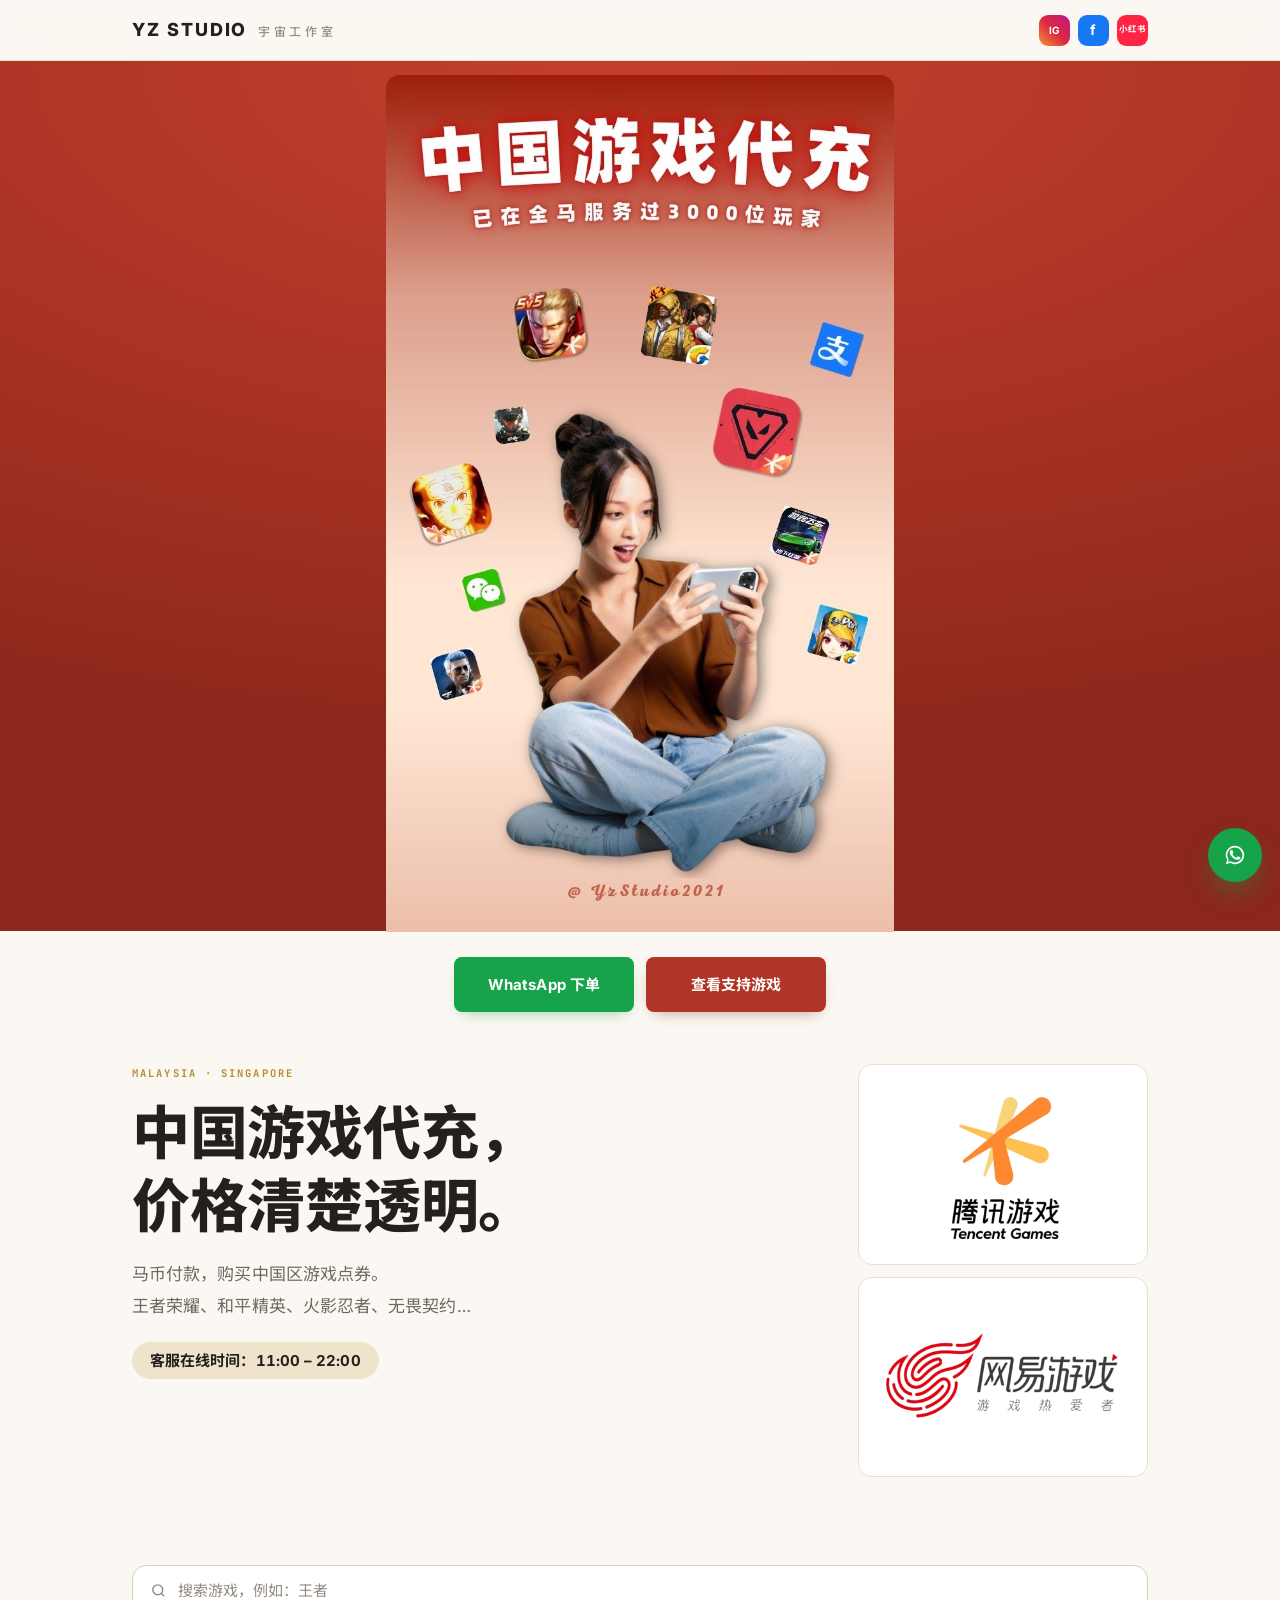
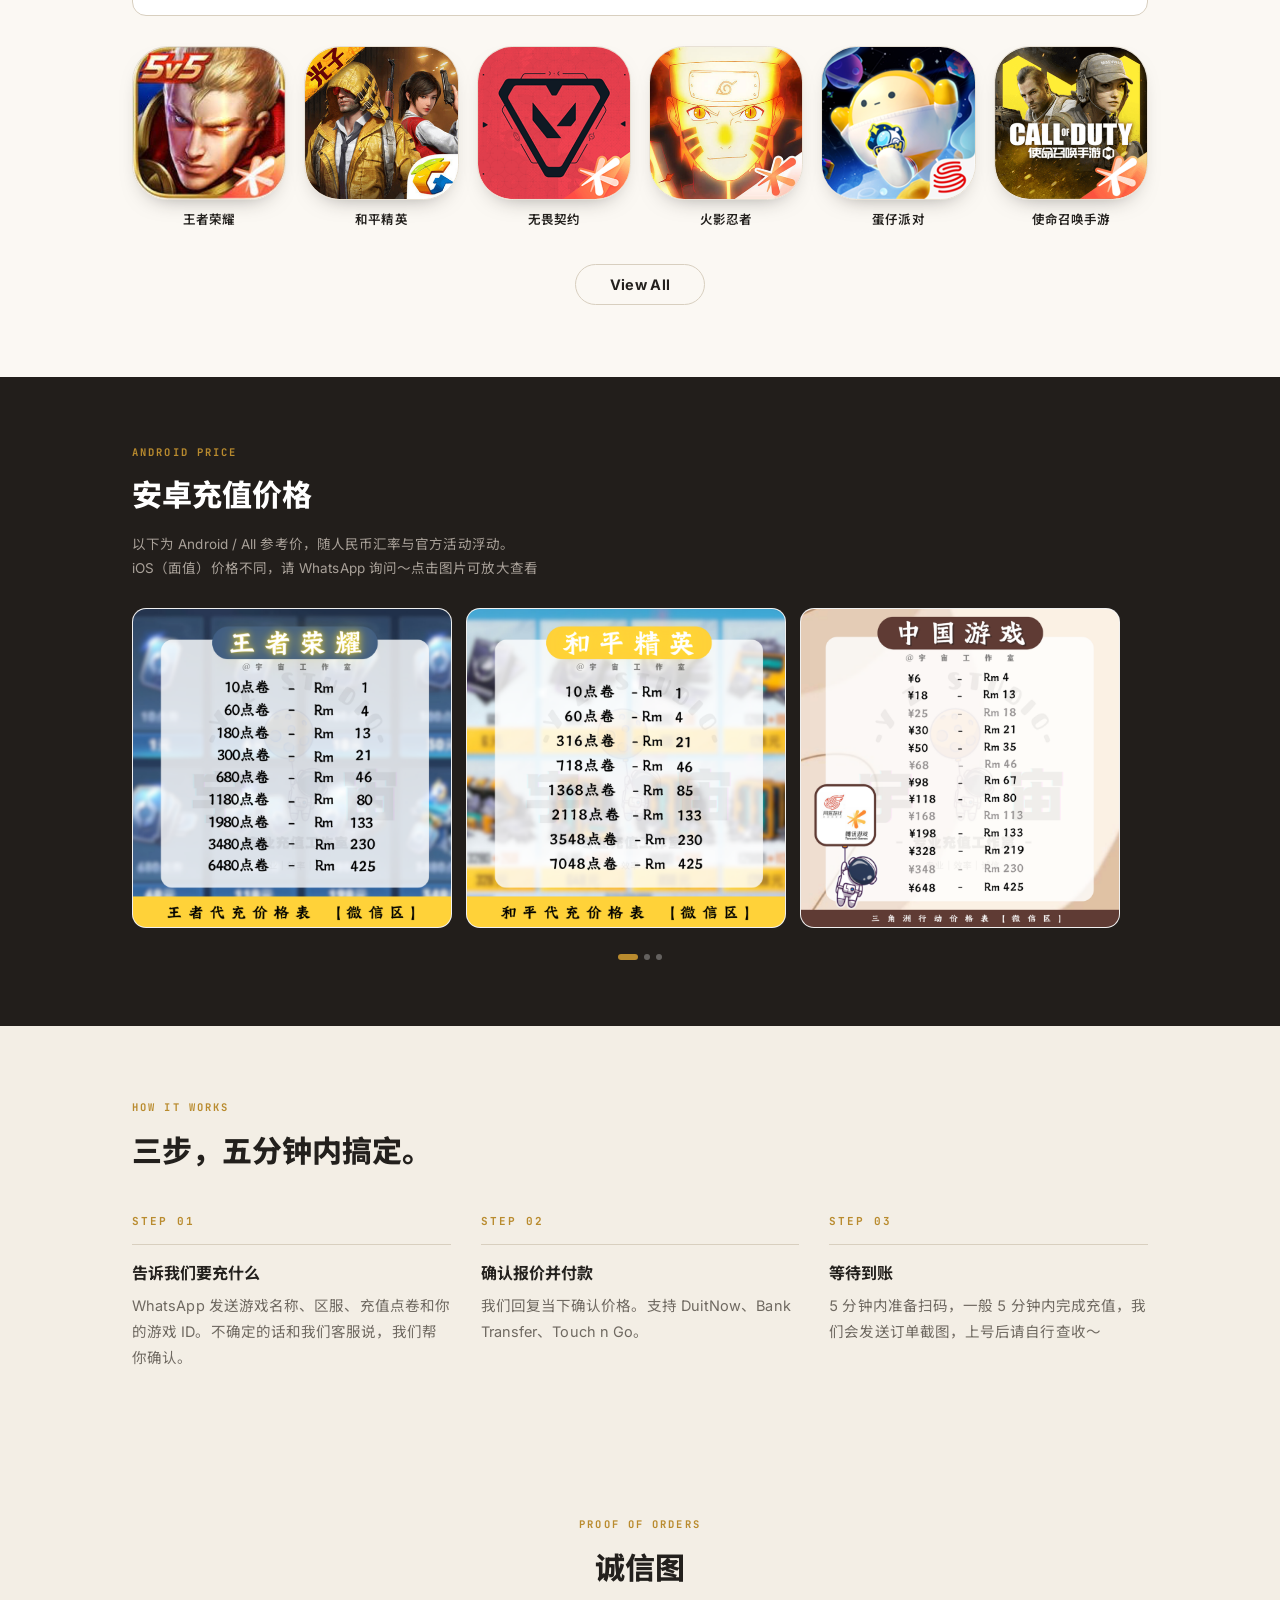
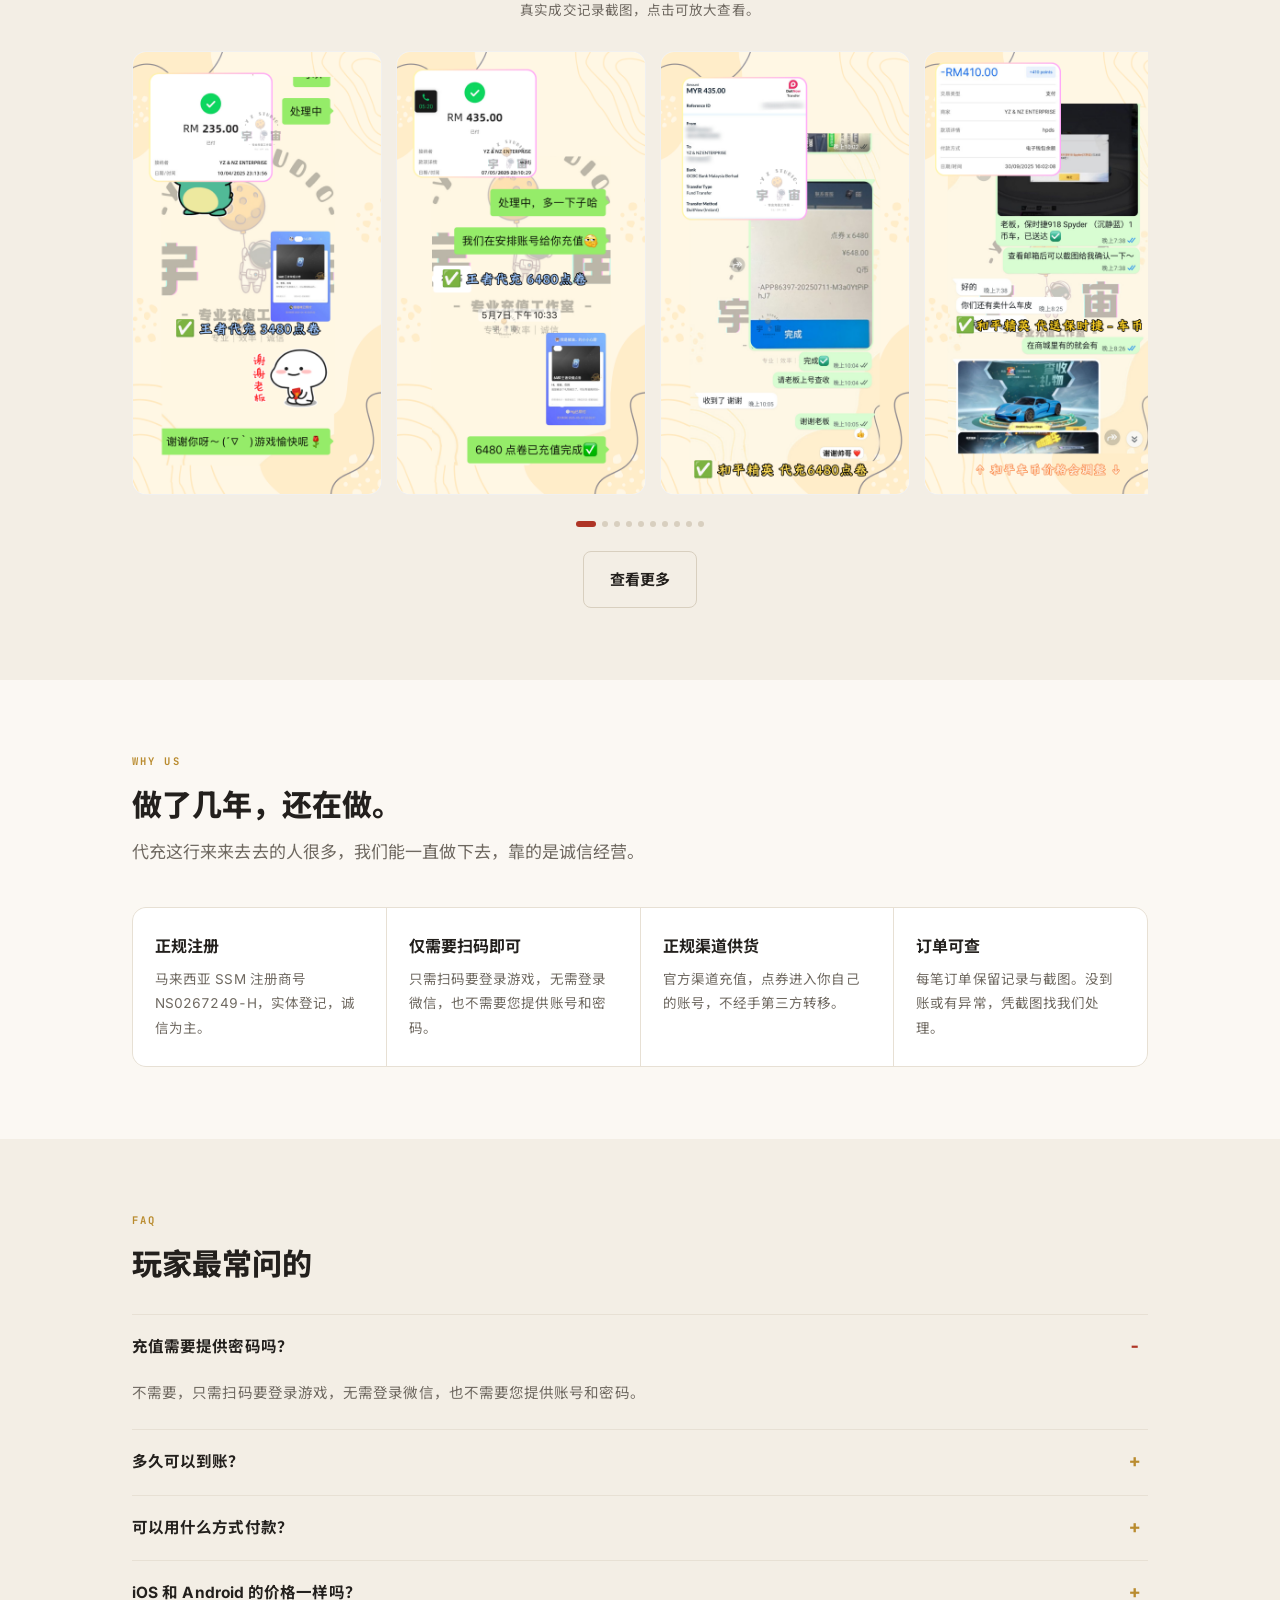
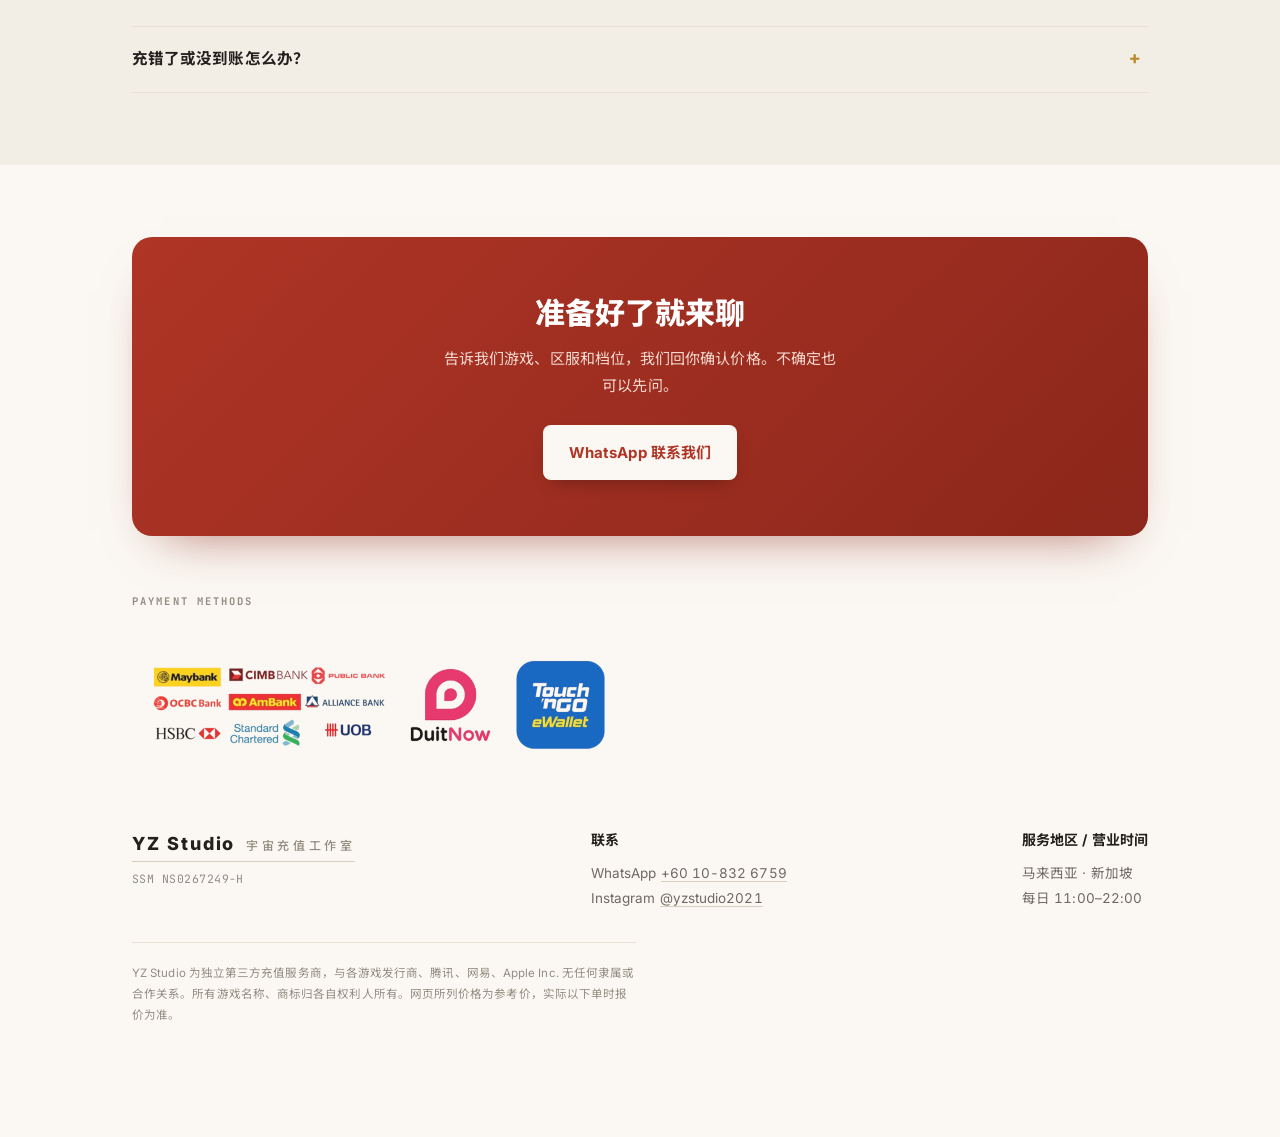
==== commit ad9560b3: "Update index.html" ====
--- a/index.html
+++ b/index.html
@@ -222,7 +222,7 @@
     <h2>做了几年，还在做。</h2>
     <p class="lead" style="margin-top:12px">代充这行来来去去的人很多，我们能一直做下去，靠的是诚信经营。</p>
     <div class="grid4">
-      <div><h3>正规注册</h3><p>马来西亚 SSM 注册商号 NS0267249-H，实体登记，有迹可循。</p></div>
+      <div><h3>正规注册</h3><p>马来西亚 SSM 注册商号 NS0267249-H，实体登记，诚信为主。</p></div>
       <div><h3>仅需要扫码即可</h3><p>只需扫码要登录游戏，无需登录微信，也不需要您提供账号和密码。</p></div>
       <div><h3>正规渠道供货</h3><p>官方渠道充值，点券进入你自己的账号，不经手第三方转移。</p></div>
       <div><h3>订单可查</h3><p>每笔订单保留记录与截图。没到账或有异常，凭截图找我们处理。</p></div>
@@ -350,6 +350,59 @@
 }
 setupCarousel('priceCar','priceDots');
 setupCarousel('proofCar','proofDots');
+
+/* ---- 诚信图自动右滑 ---- */
+(function(){
+  var car = document.getElementById('proofCar');
+  if (!car) return;
+  if (window.matchMedia('(prefers-reduced-motion: reduce)').matches) return;
+
+  var STEP_MS = 2600;   /* 每张停留时间 */
+  var timer = null, paused = false, idle = null;
+
+  function cardWidth(){
+    var fig = car.querySelector('figure');
+    if (!fig) return 0;
+    var gap = parseFloat(getComputedStyle(car).gap) || 14;
+    return fig.getBoundingClientRect().width + gap;
+  }
+
+  function next(){
+    if (paused) return;
+    var max = car.scrollWidth - car.clientWidth;
+    if (car.scrollLeft >= max - 4) {
+      car.scrollTo({left: 0, behavior: 'smooth'});      /* 到底回到第一张 */
+    } else {
+      car.scrollBy({left: cardWidth(), behavior: 'smooth'});
+    }
+  }
+
+  function start(){ if (!timer) timer = setInterval(next, STEP_MS); }
+  function stop(){ clearInterval(timer); timer = null; }
+
+  /* 使用者手动操作时暂停，闲置 5 秒后恢复 */
+  function pause(){
+    paused = true;
+    clearTimeout(idle);
+    idle = setTimeout(function(){ paused = false; }, 5000);
+  }
+  ['pointerdown','wheel','touchstart'].forEach(function(ev){
+    car.addEventListener(ev, pause, {passive: true});
+  });
+  car.addEventListener('mouseenter', function(){ paused = true; clearTimeout(idle); });
+  car.addEventListener('mouseleave', function(){ paused = false; });
+
+  /* 只有滚动到画面内才播放，省效能 */
+  var vis = new IntersectionObserver(function(es){
+    es.forEach(function(e){ e.isIntersecting ? start() : stop(); });
+  }, {threshold: .25});
+  vis.observe(car);
+
+  /* 分页切走时暂停 */
+  document.addEventListener('visibilitychange', function(){
+    document.hidden ? stop() : start();
+  });
+})();
 
 /* ---- lightbox ---- */
 var lb = document.getElementById('lb');
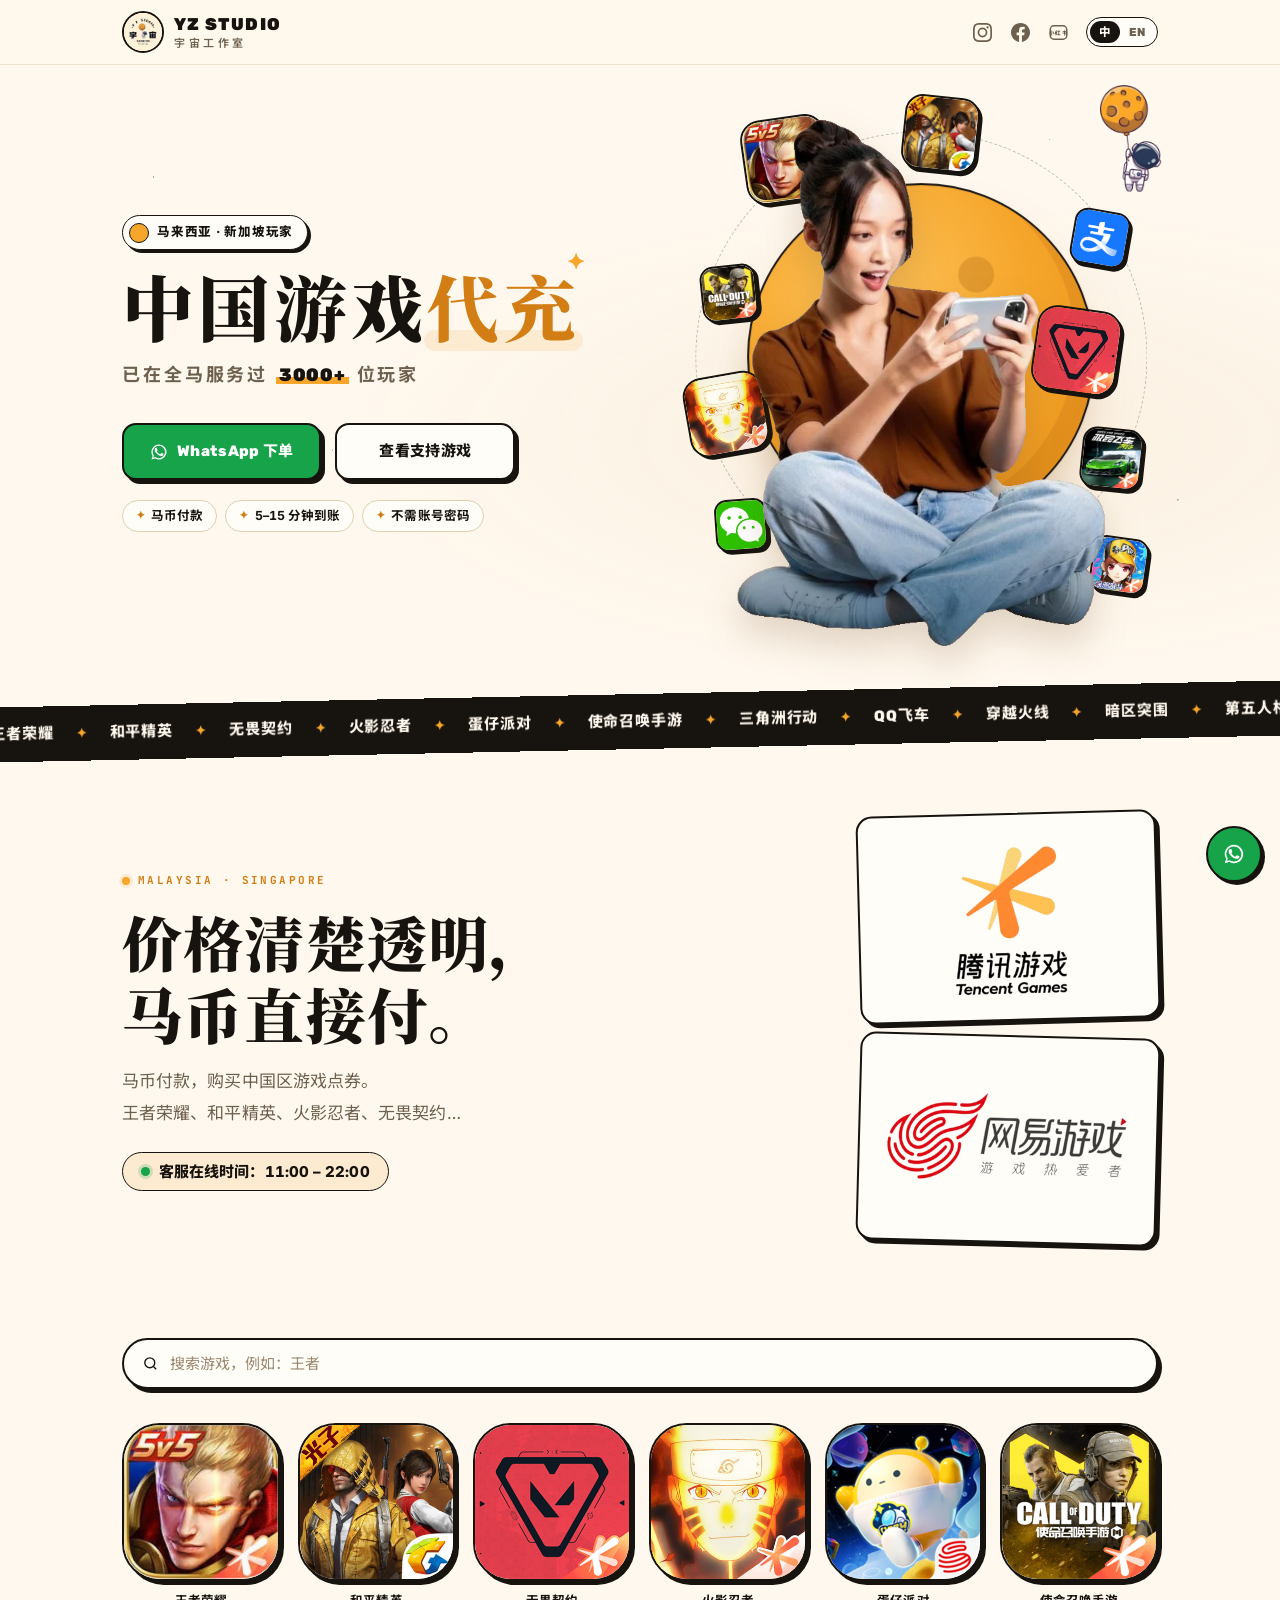
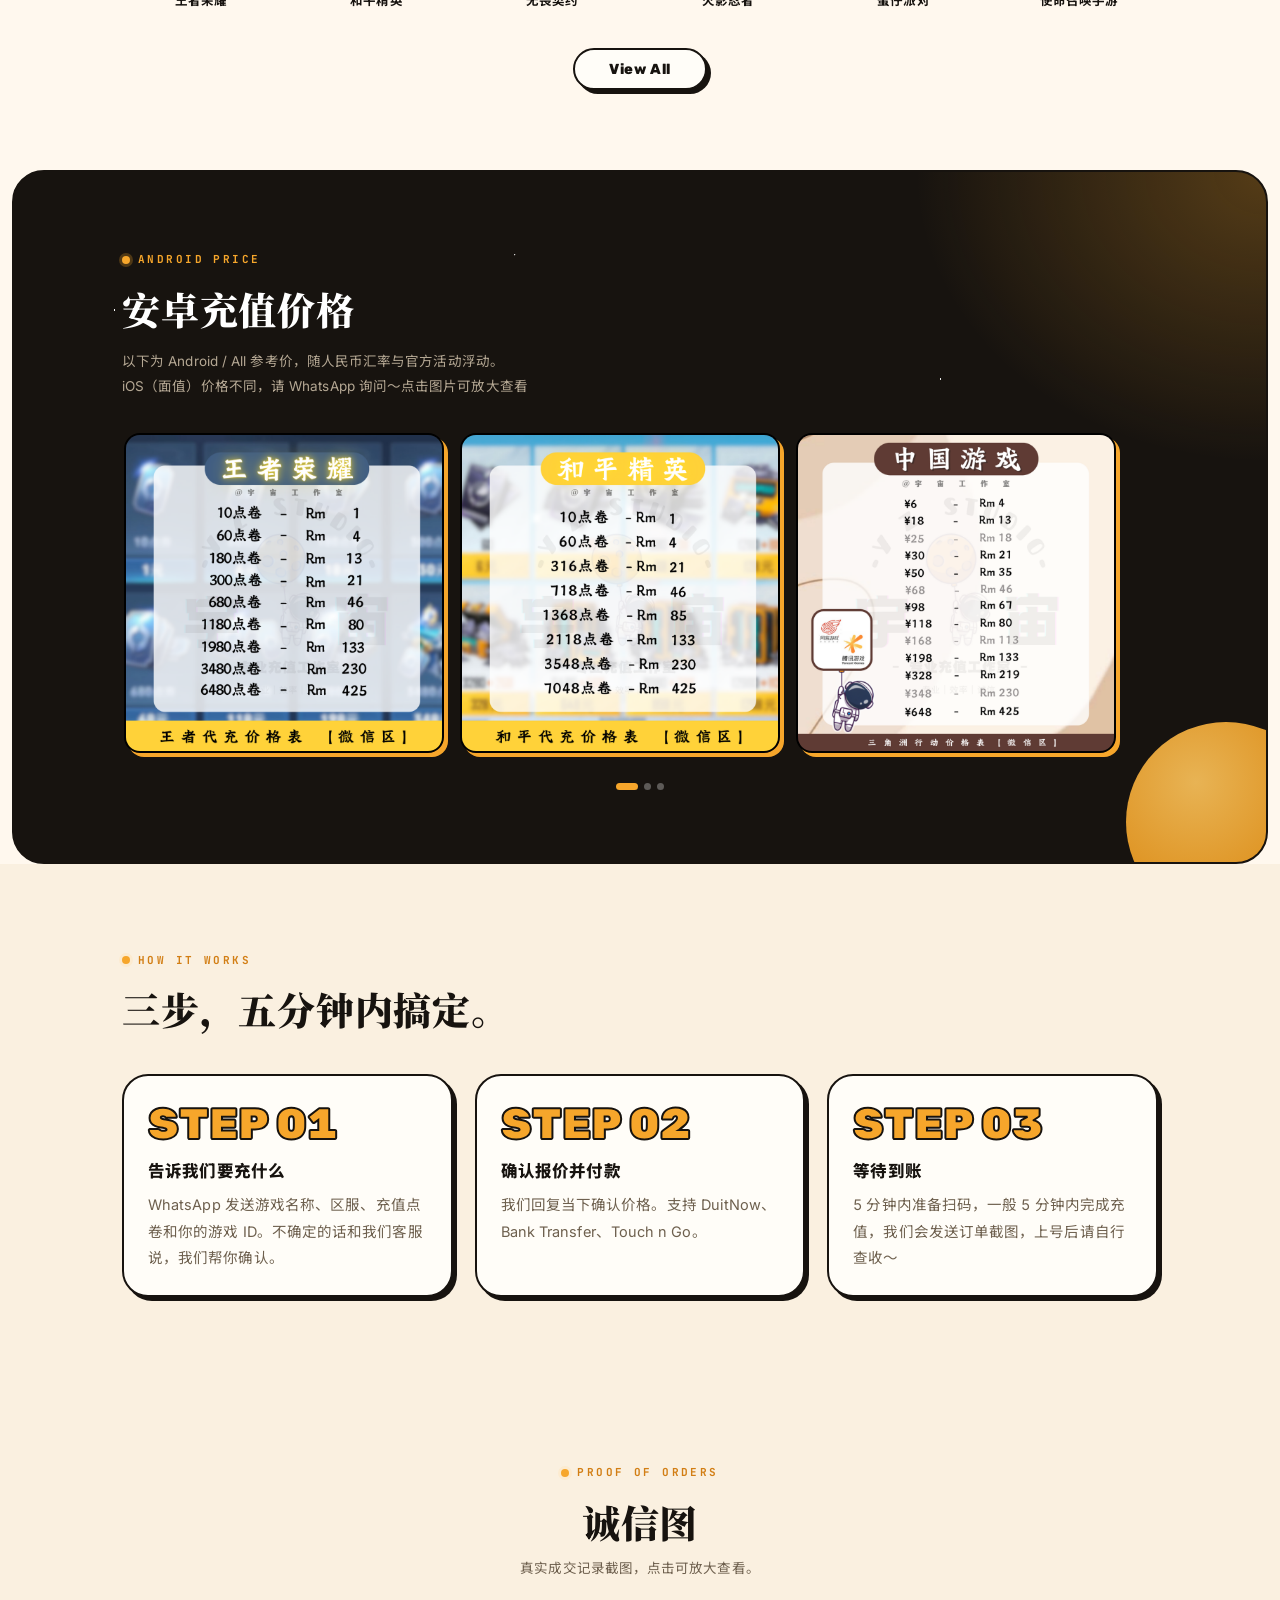
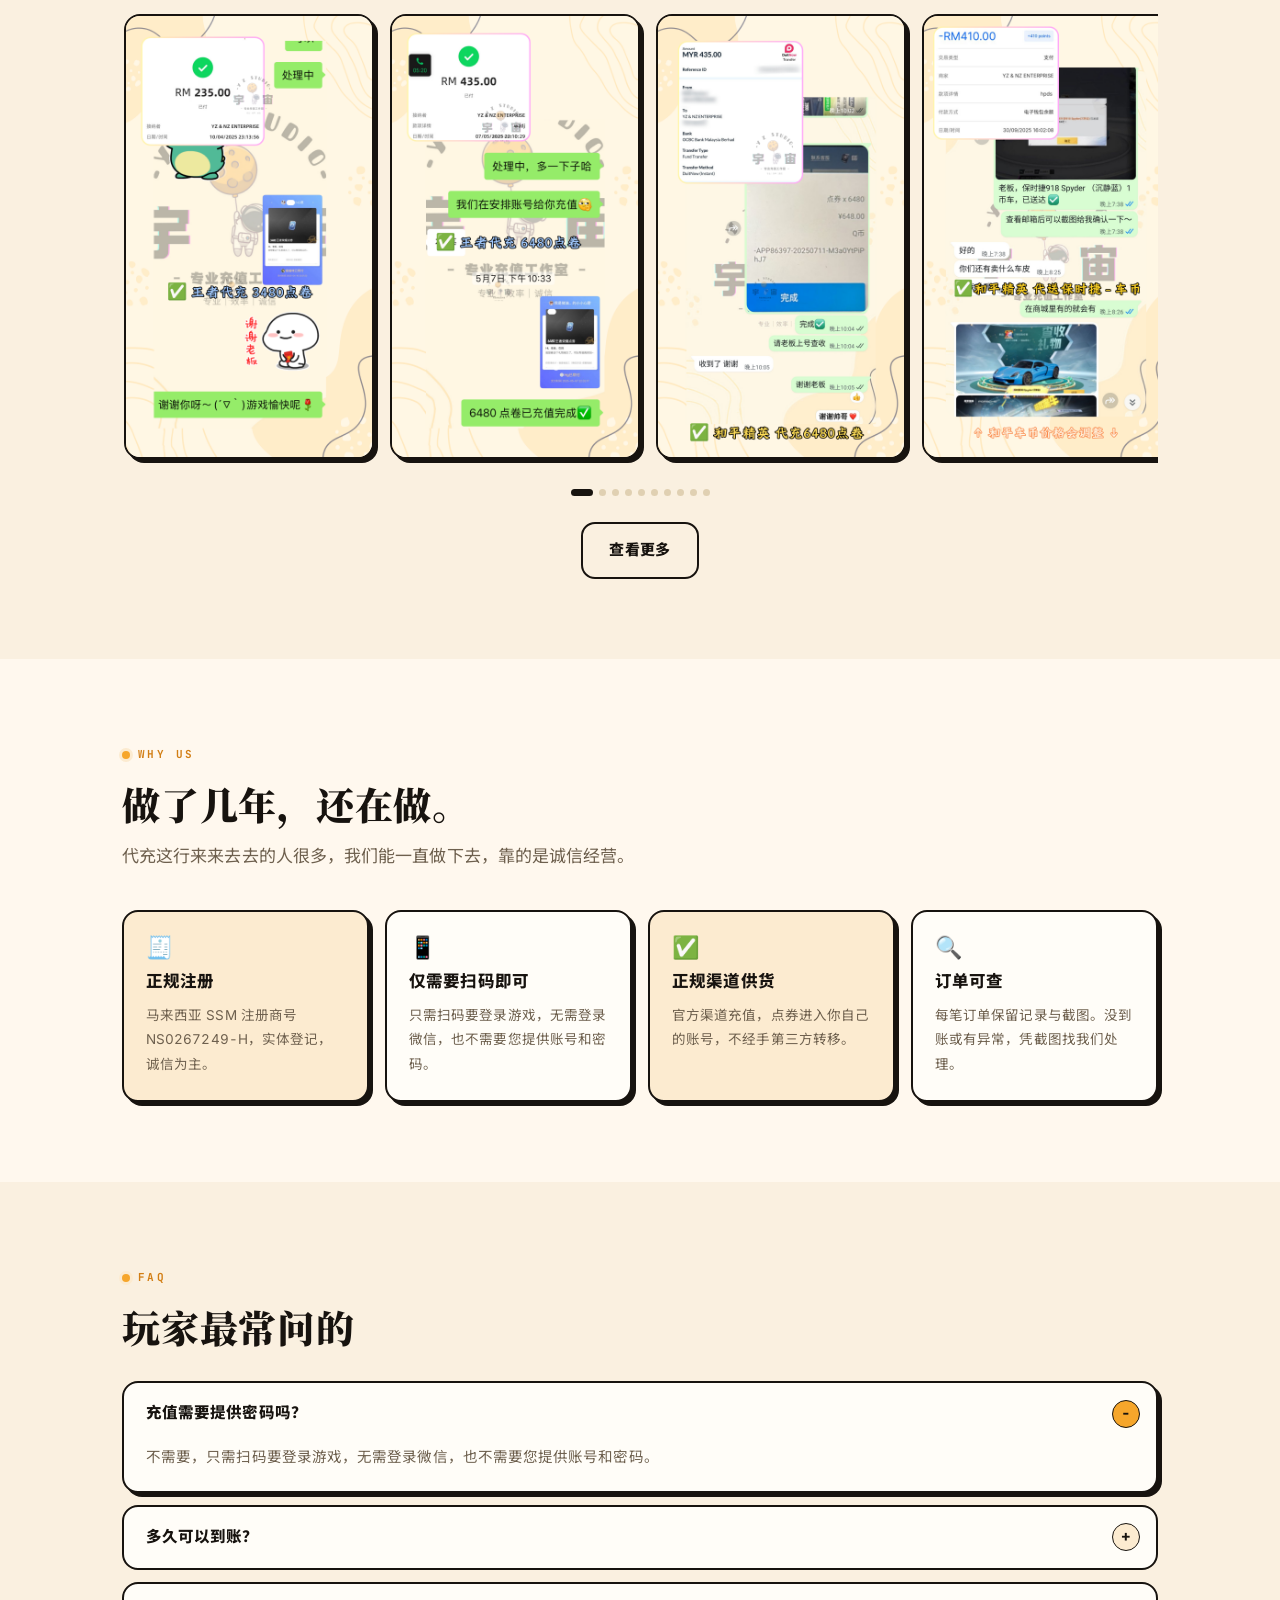
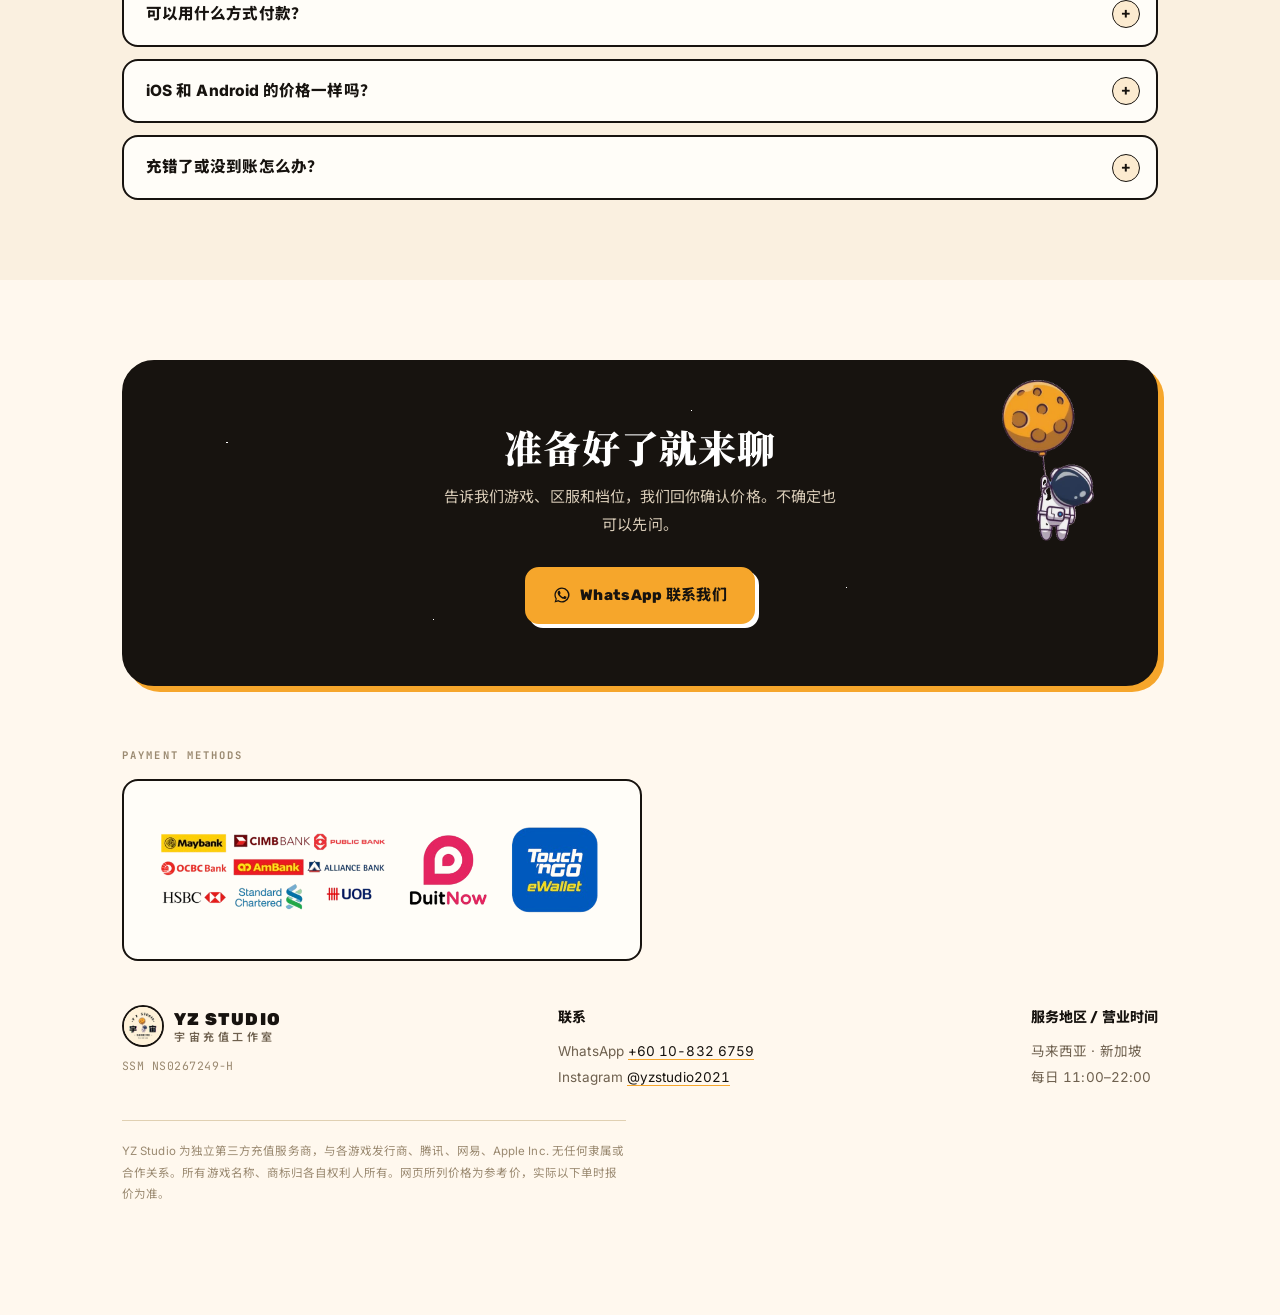
==== commit e3afd0f3: "Beige redesign: logo, social icons, zh/EN toggle, serif headline, lighter palette - New logo in head" ====
--- a/index.html
+++ b/index.html
@@ -3,21 +3,26 @@
 <head>
 <meta charset="UTF-8">
 <meta name="viewport" content="width=device-width, initial-scale=1">
+<link rel="icon" href="/favicon.ico" sizes="any">
+<link rel="icon" type="image/png" sizes="192x192" href="/icon-192.png">
+<link rel="apple-touch-icon" href="/apple-touch-icon.png">
 <title>YZ Studio｜马来西亚中国游戏代充 - 王者荣耀・和平精英・火影忍者点券</title>
 <meta name="description" content="YZ Studio 提供马来西亚、新加坡玩家中国游戏代充服务，已服务3000位玩家。支持王者荣耀、和平精英、火影忍者、无畏契约等国服游戏，马币付款，价格透明。SSM 注册商号 NS0267249-H。">
 <meta name="keywords" content="中国游戏代充,王者荣耀点券马币,和平精英充值马来西亚,火影忍者代充,国服游戏充值,YZ Studio">
-<link rel="canonical" href="https://deepbuild.com.my/Yz-Studio/">
-<meta property="og:url" content="https://deepbuild.com.my/Yz-Studio/">
+<link rel="canonical" href="https://yzstudio.com.my/">
+<meta property="og:url" content="https://yzstudio.com.my/">
 <meta property="og:type" content="website">
 <meta property="og:site_name" content="YZ Studio">
 <meta property="og:title" content="YZ Studio｜马来西亚中国游戏代充">
 <meta property="og:description" content="已服务3000位玩家。价格公开透明，WhatsApp 一键下单。">
 <meta property="og:locale" content="zh_MY">
+<meta property="og:image" content="https://yzstudio.com.my/image/hero.jpeg">
+<link rel="preload" as="image" href="image/hero-girl.webp" fetchpriority="high">
 
 <link rel="preconnect" href="https://fonts.googleapis.com">
 <link rel="preconnect" href="https://fonts.gstatic.com" crossorigin>
-<link href="https://fonts.googleapis.com/css2?family=Inter:wght@400;500;600;700;800&family=Noto+Sans+SC:wght@400;500;700;900&family=JetBrains+Mono:wght@500;700&display=swap" rel="stylesheet">
-<link rel="stylesheet" href="styles.css">
+<link href="https://fonts.googleapis.com/css2?family=Inter:wght@400;500;600;700;800&family=Rubik:wght@700;800;900&family=Noto+Sans+SC:wght@400;500;700;900&family=Noto+Serif+SC:wght@700;900&family=JetBrains+Mono:wght@500;700&display=swap" rel="stylesheet">
+<link rel="stylesheet" href="styles.css?v=20261111g">
 
 <script type="application/ld+json">
 {
@@ -56,33 +61,63 @@
 <!-- ============ TOP BAR ============ -->
 <div class="topbar">
   <div class="wrap">
-    <a class="brand" href="/"><b>YZ STUDIO</b> <span>宇宙工作室</span></a>
-    <div class="socials">
-      <a class="ig" href="https://www.instagram.com/yzstudio2021" target="_blank" rel="noopener" aria-label="Instagram">IG</a>
-      <a class="fb" href="#" aria-label="Facebook">f</a>
-      <a class="xhs" href="#" aria-label="小红书">小红书</a>
+    <a class="brand" href="/"><img src="image/logo-192.webp" width="42" height="42" alt="YZ Studio 宇宙工作室 logo"><span class="wm"><b>YZ STUDIO</b><small>宇宙工作室</small></span></a>
+    <div class="nav-right">
+      <div class="socials">
+        <a href="https://www.instagram.com/yzstudio2021" target="_blank" rel="noopener" aria-label="Instagram"><svg viewBox="0 0 24 24" fill="currentColor" aria-hidden="true"><path d="M12 2.163c3.204 0 3.584.012 4.85.07 3.252.148 4.771 1.691 4.919 4.919.058 1.265.069 1.645.069 4.849 0 3.205-.012 3.584-.069 4.849-.149 3.225-1.664 4.771-4.919 4.919-1.266.058-1.644.07-4.85.07-3.204 0-3.584-.012-4.849-.07-3.26-.149-4.771-1.699-4.919-4.92-.058-1.265-.07-1.644-.07-4.849 0-3.204.013-3.583.07-4.849.149-3.227 1.664-4.771 4.919-4.919 1.266-.057 1.645-.069 4.849-.069zM12 0C8.741 0 8.333.014 7.053.072 2.695.272.273 2.69.073 7.052.014 8.333 0 8.741 0 12c0 3.259.014 3.668.072 4.948.2 4.358 2.618 6.78 6.98 6.98C8.333 23.986 8.741 24 12 24c3.259 0 3.668-.014 4.948-.072 4.354-.2 6.782-2.618 6.979-6.98.059-1.28.073-1.689.073-4.948 0-3.259-.014-3.667-.072-4.947-.196-4.354-2.617-6.78-6.979-6.98C15.668.014 15.259 0 12 0zm0 5.838a6.162 6.162 0 100 12.324 6.162 6.162 0 000-12.324zM12 16a4 4 0 110-8 4 4 0 010 8zm6.406-11.845a1.44 1.44 0 100 2.881 1.44 1.44 0 000-2.881z"/></svg></a>
+        <a href="#" aria-label="Facebook"><svg viewBox="0 0 24 24" fill="currentColor" aria-hidden="true"><path d="M24 12.073c0-6.627-5.373-12-12-12s-12 5.373-12 12c0 5.99 4.388 10.954 10.125 11.854v-8.385H7.078v-3.47h3.047V9.43c0-3.007 1.792-4.669 4.533-4.669 1.312 0 2.686.235 2.686.235v2.953H15.83c-1.491 0-1.956.925-1.956 1.874v2.25h3.328l-.532 3.47h-2.796v8.385C19.612 23.027 24 18.062 24 12.073z"/></svg></a>
+        <a href="#" aria-label="小红书"><svg viewBox="0 0 24 24" aria-hidden="true"><rect x="1.6" y="3.6" width="20.8" height="16.8" rx="4.6" fill="none" stroke="currentColor" stroke-width="1.9"/><text x="12" y="14.9" text-anchor="middle" font-size="7" font-weight="900" fill="currentColor" font-family="Noto Sans SC,PingFang SC,Microsoft YaHei,sans-serif">小红书</text></svg></a>
+      </div>
+      <button class="lang-toggle" id="langToggle" type="button" aria-label="切换语言 / Switch language"><span data-l="zh">中</span><span data-l="en">EN</span></button>
     </div>
   </div>
 </div>
 
 <!-- ============ HERO ============ -->
 <header class="hero">
-  <div class="hero-art">
-    <img src="image/hero.jpeg" alt="YZ Studio 中国游戏代充：支持王者荣耀、和平精英、火影忍者、无畏契约等国服游戏">
-  </div>
-  <div class="hero-cta">
-    <a class="btn wa" href="https://wa.me/60108326759?text=%E4%BD%A0%E5%A5%BD%EF%BC%8C%E6%88%91%E6%83%B3%E5%85%85%E5%80%BC" target="_blank" rel="noopener">WhatsApp 下单</a>
-    <a class="btn" href="#games">查看支持游戏</a>
+  <div class="hero-inner">
+    <div class="hero-copy">
+      <span class="hero-tag"><i></i>马来西亚 · 新加坡玩家</span>
+      <h1>中国游戏<em>代充</em></h1>
+      <p class="hero-sub">已在全马服务过 <b>3000+</b> 位玩家</p>
+    </div>
+
+    <div class="hero-stage">
+      <div class="hero-orbit" aria-hidden="true"></div>
+      <div class="hero-moon" aria-hidden="true"></div>
+      <img class="hero-astro" src="image/astronaut.webp" width="282" height="492" alt="" aria-hidden="true">
+      <div class="fi" style="--x:12%;--y:3%;--s:18%;--r:-8deg;--d:.15s;--f:5.2s" aria-hidden="true"><img src="image/wangzherongyao.png" alt=""></div>
+      <div class="fi" style="--x:46%;--y:-1%;--s:16%;--r:6deg;--d:.25s;--f:6s" aria-hidden="true"><img src="image/hepingjingying.png" alt=""></div>
+      <div class="fi" style="--x:82%;--y:20%;--s:12%;--r:10deg;--d:.35s;--f:4.6s" aria-hidden="true"><img src="image/alipay.png" alt=""></div>
+      <div class="fi" style="--x:3%;--y:30%;--s:12%;--r:-6deg;--d:.45s;--f:5.6s" aria-hidden="true"><img src="image/codm.png" alt=""></div>
+      <div class="fi" style="--x:74%;--y:38%;--s:18%;--r:8deg;--d:.3s;--f:6.4s" aria-hidden="true"><img src="image/wuweiqiyue.png" alt=""></div>
+      <div class="fi" style="--x:0%;--y:50%;--s:17%;--r:-10deg;--d:.4s;--f:5.4s" aria-hidden="true"><img src="image/huoyingrenzhe.png" alt=""></div>
+      <div class="fi" style="--x:84%;--y:60%;--s:13%;--r:6deg;--d:.5s;--f:4.8s" aria-hidden="true"><img src="image/need-for-speed.png" alt=""></div>
+      <div class="fi" style="--x:6%;--y:73%;--s:11%;--r:-4deg;--d:.6s;--f:5s" aria-hidden="true"><img src="image/wechatpay.png" alt=""></div>
+      <div class="fi" style="--x:86%;--y:80%;--s:12%;--r:8deg;--d:.55s;--f:5.8s" aria-hidden="true"><img src="image/qq-speed.png" alt=""></div>
+      <img class="hero-girl" src="image/hero-girl.webp" width="502" height="720" fetchpriority="high"
+           alt="玩家用手机玩王者荣耀、和平精英等中国游戏" onload="this.classList.add('on')">
+    </div>
+
+    <div class="hero-cta">
+      <a class="btn wa" href="https://wa.me/60108326759?text=%E4%BD%A0%E5%A5%BD%EF%BC%8C%E6%88%91%E6%83%B3%E5%85%85%E5%80%BC" target="_blank" rel="noopener"><svg width="18" height="18" viewBox="0 0 24 24" fill="currentColor" aria-hidden="true"><path d="M17.5 14.4c-.3-.15-1.75-.86-2-.96-.27-.1-.47-.15-.66.15-.2.3-.76.95-.93 1.15-.17.2-.34.22-.64.07-.3-.15-1.25-.46-2.38-1.47-.88-.78-1.47-1.75-1.64-2.05-.17-.3-.02-.46.13-.6.13-.14.3-.35.45-.53.15-.18.2-.3.3-.5.1-.2.05-.38-.02-.53-.08-.15-.66-1.6-.9-2.18-.24-.58-.48-.5-.66-.5h-.56c-.2 0-.5.07-.77.37-.26.3-1 .98-1 2.4s1.03 2.78 1.17 2.98c.15.2 2.02 3.1 4.9 4.34.68.3 1.22.47 1.64.6.69.22 1.31.19 1.8.11.55-.08 1.75-.71 2-1.4.25-.7.25-1.28.17-1.41-.07-.13-.27-.2-.57-.35zM12 2A10 10 0 0 0 3.5 17.3L2 22l4.8-1.46A10 10 0 1 0 12 2zm0 18.2c-1.6 0-3.15-.43-4.5-1.24l-.32-.19-2.86.87.88-2.79-.21-.33A8.2 8.2 0 1 1 12 20.2z"/></svg>WhatsApp 下单</a>
+      <a class="btn light" href="#games">查看支持游戏</a>
+    </div>
+    <ul class="hero-facts">
+      <li>马币付款</li><li>5–15 分钟到账</li><li>不需账号密码</li>
+    </ul>
   </div>
 </header>
+<noscript><style>.hero-girl{opacity:1;transform:translate(-50%,0)}</style></noscript>
+<div class="marquee" aria-hidden="true"><div class="marquee-track"><span>王者荣耀</span><span>和平精英</span><span>无畏契约</span><span>火影忍者</span><span>蛋仔派对</span><span>使命召唤手游</span><span>三角洲行动</span><span>QQ飞车</span><span>穿越火线</span><span>暗区突围</span><span>第五人格</span><span>Apple Gift Card</span><span>王者荣耀</span><span>和平精英</span><span>无畏契约</span><span>火影忍者</span><span>蛋仔派对</span><span>使命召唤手游</span><span>三角洲行动</span><span>QQ飞车</span><span>穿越火线</span><span>暗区突围</span><span>第五人格</span><span>Apple Gift Card</span></div></div>
 
 <!-- ============ INTRO + PARTNERS ============ -->
-<section style="padding-top:8px">
+<section style="padding-top:64px">
   <div class="wrap rv">
     <div class="intro">
       <div>
         <span class="eyebrow">Malaysia · Singapore</span>
-        <h2 class="h-xl">中国游戏代充，<br>价格清楚透明。</h2>
+        <h2 class="h-xl">价格清楚透明，<br>马币直接付。</h2>
         <p class="lead" style="margin-top:16px">马币付款，购买中国区游戏点券。<br>王者荣耀、和平精英、火影忍者、无畏契约…</p>
         <p class="hours">客服在线时间：11:00 – 22:00</p>
       </div>
@@ -118,25 +153,25 @@
       <a class="tile" href="games/codm.html" data-k="使命召唤手游 codm call of duty mobile">
         <img src="image/codm.png" alt="使命召唤手游"><span class="name">使命召唤手游</span></a>
 
-      <a class="tile extra" hidden href="games/cfm.html" data-k="穿越火线 枪战王者 cfm crossfire">
+      <a class="tile extra" hidden href="games/zhongguoyouxi.html" data-k="穿越火线 枪战王者 cfm crossfire">
         <img src="image/cfm.png" alt="穿越火线：枪战王者"><span class="name">穿越火线：枪战王者</span></a>
-      <a class="tile extra" hidden href="games/anqutuwei.html" data-k="暗区突围 anqutuwei">
+      <a class="tile extra" hidden href="games/zhongguoyouxi.html" data-k="暗区突围 anqutuwei">
         <img src="image/anqutuwei.png" alt="暗区突围"><span class="name">暗区突围</span></a>
-      <a class="tile extra" hidden href="games/yanyunshiliusheng.html" data-k="燕云十六声 yanyun">
+      <a class="tile extra" hidden href="games/zhongguoyouxi.html" data-k="燕云十六声 yanyun">
         <img src="image/yanyunshiliusheng.png" alt="燕云十六声"><span class="name">燕云十六声</span></a>
-      <a class="tile extra" hidden href="games/deltaforce.html" data-k="三角洲行动 delta force">
+      <a class="tile extra" hidden href="games/sanjiaozhouxingdong.html" data-k="三角洲行动 delta force">
         <img src="image/deltaforce.png" alt="三角洲行动"><span class="name">三角洲行动</span></a>
       <a class="tile extra" hidden href="games/wechatpay.html" data-k="微信支付 wechat pay">
         <img src="image/wechatpay.png" alt="微信支付"><span class="name">微信支付</span></a>
       <a class="tile extra" hidden href="games/alipay.html" data-k="支付宝 alipay">
         <img src="image/alipay.png" alt="支付宝"><span class="name">支付宝</span></a>
-      <a class="tile extra" hidden href="games/need-for-speed.html" data-k="极品飞车 need for speed nfs 集结 赛车">
+      <a class="tile extra" hidden href="games/zhongguoyouxi.html" data-k="极品飞车 need for speed nfs 集结 赛车">
         <img src="image/need-for-speed.png" alt="极品飞车"><span class="name">极品飞车</span></a>
-      <a class="tile extra" hidden href="games/qq-speed.html" data-k="QQ飞车 qq speed feiche 赛车">
+      <a class="tile extra" hidden href="games/qqfeiche.html" data-k="QQ飞车 qq speed feiche 赛车">
         <img src="image/qq-speed.png" alt="QQ飞车"><span class="name">QQ飞车</span></a>
-      <a class="tile extra" hidden href="games/identity-v.html" data-k="第五人格 identity v diwurenge 网易">
+      <a class="tile extra" hidden href="games/zhongguoyouxi.html" data-k="第五人格 identity v diwurenge 网易">
         <img src="image/identity-v.png" alt="第五人格"><span class="name">第五人格</span></a>
-      <a class="tile extra" hidden href="games/justice-mobile.html" data-k="逆水寒 justice mobile nishuihan 网易">
+      <a class="tile extra" hidden href="games/zhongguoyouxi.html" data-k="逆水寒 justice mobile nishuihan 网易">
         <img src="image/justice-mobile.png" alt="逆水寒"><span class="name">逆水寒</span></a>
       <a class="tile extra" hidden href="games/apple-gift-card.html" data-k="apple gift card 苹果 礼品卡 中国区 app store">
         <img src="image/apple-gift-card.png" alt="Apple Gift Card 中国区"><span class="name">Apple Gift Card</span></a>
@@ -191,7 +226,7 @@
 <!-- ============ 诚信图 ============ -->
 <section class="band-tint">
   <div class="wrap rv">
-    <div style="text-align:center">
+    <div class="center">
       <span class="eyebrow">Proof of orders</span>
       <h2>诚信图</h2>
       <p class="note">真实成交记录截图，点击可放大查看。</p>
@@ -222,10 +257,10 @@
     <h2>做了几年，还在做。</h2>
     <p class="lead" style="margin-top:12px">代充这行来来去去的人很多，我们能一直做下去，靠的是诚信经营。</p>
     <div class="grid4">
-      <div><h3>正规注册</h3><p>马来西亚 SSM 注册商号 NS0267249-H，实体登记，诚信为主。</p></div>
-      <div><h3>仅需要扫码即可</h3><p>只需扫码要登录游戏，无需登录微信，也不需要您提供账号和密码。</p></div>
-      <div><h3>正规渠道供货</h3><p>官方渠道充值，点券进入你自己的账号，不经手第三方转移。</p></div>
-      <div><h3>订单可查</h3><p>每笔订单保留记录与截图。没到账或有异常，凭截图找我们处理。</p></div>
+      <div><span class="ic" aria-hidden="true">🧾</span><h3>正规注册</h3><p>马来西亚 SSM 注册商号 NS0267249-H，实体登记，诚信为主。</p></div>
+      <div><span class="ic" aria-hidden="true">📱</span><h3>仅需要扫码即可</h3><p>只需扫码要登录游戏，无需登录微信，也不需要您提供账号和密码。</p></div>
+      <div><span class="ic" aria-hidden="true">✅</span><h3>正规渠道供货</h3><p>官方渠道充值，点券进入你自己的账号，不经手第三方转移。</p></div>
+      <div><span class="ic" aria-hidden="true">🔍</span><h3>订单可查</h3><p>每笔订单保留记录与截图。没到账或有异常，凭截图找我们处理。</p></div>
     </div>
   </div>
 </section>
@@ -254,9 +289,10 @@
 <section style="padding-bottom:12px">
   <div class="wrap">
     <div class="band rv">
+      <img class="band-astro" src="image/astronaut.webp" width="282" height="492" alt="" aria-hidden="true" loading="lazy">
       <h2>准备好了就来聊</h2>
       <p>告诉我们游戏、区服和档位，我们回你确认价格。不确定也可以先问。</p>
-      <a class="btn" href="https://wa.me/60108326759?text=%E4%BD%A0%E5%A5%BD%EF%BC%8C%E6%88%91%E6%83%B3%E5%85%85%E5%80%BC" target="_blank" rel="noopener">WhatsApp 联系我们</a>
+      <a class="btn" href="https://wa.me/60108326759?text=%E4%BD%A0%E5%A5%BD%EF%BC%8C%E6%88%91%E6%83%B3%E5%85%85%E5%80%BC" target="_blank" rel="noopener"><svg width="18" height="18" viewBox="0 0 24 24" fill="currentColor" aria-hidden="true"><path d="M17.5 14.4c-.3-.15-1.75-.86-2-.96-.27-.1-.47-.15-.66.15-.2.3-.76.95-.93 1.15-.17.2-.34.22-.64.07-.3-.15-1.25-.46-2.38-1.47-.88-.78-1.47-1.75-1.64-2.05-.17-.3-.02-.46.13-.6.13-.14.3-.35.45-.53.15-.18.2-.3.3-.5.1-.2.05-.38-.02-.53-.08-.15-.66-1.6-.9-2.18-.24-.58-.48-.5-.66-.5h-.56c-.2 0-.5.07-.77.37-.26.3-1 .98-1 2.4s1.03 2.78 1.17 2.98c.15.2 2.02 3.1 4.9 4.34.68.3 1.22.47 1.64.6.69.22 1.31.19 1.8.11.55-.08 1.75-.71 2-1.4.25-.7.25-1.28.17-1.41-.07-.13-.27-.2-.57-.35zM12 2A10 10 0 0 0 3.5 17.3L2 22l4.8-1.46A10 10 0 1 0 12 2zm0 18.2c-1.6 0-3.15-.43-4.5-1.24l-.32-.19-2.86.87.88-2.79-.21-.33A8.2 8.2 0 1 1 12 20.2z"/></svg>WhatsApp 联系我们</a>
     </div>
   </div>
 </section>
@@ -273,7 +309,7 @@
   <div class="wrap">
     <div class="foot-grid">
       <div>
-        <a class="brand" href="/" style="margin-bottom:6px"><b>YZ Studio</b> <span>宇宙充值工作室</span></a>
+        <a class="brand" href="/"><img src="image/logo-192.webp" width="42" height="42" alt="" loading="lazy"><span class="wm"><b>YZ STUDIO</b><small>宇宙充值工作室</small></span></a>
         <div class="ssm">SSM NS0267249-H</div>
       </div>
       <div>
@@ -329,9 +365,11 @@
 q.addEventListener('input', applyFilter);
 viewAll.addEventListener('click', function(){
   expanded = !expanded;
-  viewAll.textContent = expanded ? '收起' : 'View All';
+  viewAll.textContent = expanded ? T('收起') : 'View All';
   applyFilter();
 });
+document.addEventListener('yz:lang', function(){ viewAll.textContent = expanded ? T('收起') : 'View All'; });
+window.T = window.T || function(s){ return s; };
 applyFilter();
 
 /* ---- carousel dots ---- */
@@ -443,8 +481,9 @@
 /* ---- reveal ---- */
 var io = new IntersectionObserver(function(es){
   es.forEach(function(e){ if(e.isIntersecting){ e.target.classList.add('in'); io.unobserve(e.target); } });
-}, {threshold:.08});
+}, {threshold:0, rootMargin:'0px 0px 160px 0px'});
 document.querySelectorAll('.rv').forEach(function(el){ io.observe(el); });
 </script>
+<script src="i18n.js?v=20261111"></script>
 </body>
 </html>
--- a/styles.css
+++ b/styles.css
@@ -1,33 +1,46 @@
+/* ============================================================
+   YZ Studio 宇宙工作室 —— 配色取自 logo
+   米色底 · 墨黑字 · 月亮橘 · 青/粉错位（glitch）点缀
+   ============================================================ */
 :root{
   /* surfaces */
-  --paper:#FBF8F3;
-  --paper-2:#F3EEE5;
-  --card:#FFFFFF;
-  --charcoal:#221E1B;
-  --charcoal-2:#2E2925;
+  --paper:#FFF8EE;      /* logo 底色 */
+  --paper-2:#FAF0E0;
+  --paper-3:#F2E3C8;
+  --card:#FFFDF8;
+  --charcoal:#17130F;   /* 太空黑 */
+  --charcoal-2:#251F18;
 
   /* text */
-  --ink:#23201D;
-  --muted:#6F6961;
-  --muted-2:#938C82;
+  --ink:#17130F;
+  --muted:#6E604E;
+  --muted-2:#9A8970;
 
   /* accents */
-  --red:#AF3526;
-  --red-deep:#8C271B;
-  --red-soft:#F6E7E2;
-  --gold:#B98B2E;
-  --gold-soft:#EFE3CB;
+  --moon:#F6A62B;       /* 月亮橘 */
+  --moon-deep:#D27E14;
+  --moon-soft:#FCEBD0;
+  --cyan:#1ED6E6;
+  --pink:#FF2FB3;
+  --red:#C2410C;        /* 警示 / 强调文字 */
+  --red-deep:#9A3412;
+  --red-soft:#FDE1C7;
+  --gold:#B7741A;
+  --gold-soft:#FBE0B0;
   --green:#16A34A;
 
-  --line:#E7E0D4;
-  --line-2:#D8CFBF;
+  --line:#EEE3CF;
+  --line-2:#E0D0B2;
 
   --sans:'Inter','Noto Sans SC','PingFang SC','Microsoft YaHei',-apple-system,BlinkMacSystemFont,sans-serif;
+  --title:'Noto Serif SC','Songti SC','STSong',serif;
+  --display:'Rubik','Noto Sans SC','PingFang SC','Microsoft YaHei',sans-serif;
   --mono:'JetBrains Mono','SF Mono',ui-monospace,monospace;
 
-  --r-sm:8px;
-  --r-md:14px;
-  --r-lg:20px;
+  --r-sm:10px;
+  --r-md:16px;
+  --r-lg:26px;
+  --pop:4px 4px 0 var(--ink);           /* 贴纸感硬阴影 */
 }
 *{box-sizing:border-box;margin:0;padding:0}
 html{scroll-behavior:smooth;overflow-x:clip}
@@ -39,167 +52,299 @@
   font-variant-numeric:tabular-nums;
 }
 img{max-width:100%;display:block}
-.wrap{max-width:1060px;margin:0 auto;padding:0 22px}
-section{padding:72px 0}
-@media(max-width:720px){section{padding:52px 0}}
+.wrap{max-width:1080px;margin:0 auto;padding:0 22px}
+section{padding:80px 0}
+@media(max-width:720px){section{padding:56px 0}}
 
 /* ---------- type ---------- */
 .eyebrow{
-  font-family:var(--mono);font-size:10.5px;letter-spacing:.2em;text-transform:uppercase;
-  color:var(--gold);display:block;margin-bottom:14px;font-weight:700;
-}
-h1,h2,h3{line-height:1.35;font-weight:800;letter-spacing:0}
-h1{font-size:clamp(28px,6vw,44px);line-height:1.28}
-h2{font-size:clamp(21px,3.5vw,30px)}
-h3{font-size:16px;font-weight:700;line-height:1.5}
-p.lead{font-size:clamp(15px,1.9vw,17px);color:var(--muted);max-width:52ch;line-height:1.85}
-/* oversized lead headline (about 2x the normal h2) */
-.h-xl{font-size:clamp(36px,7.4vw,58px);line-height:1.26;letter-spacing:-.005em}
+  font-family:var(--mono);font-size:11px;letter-spacing:.22em;text-transform:uppercase;
+  color:var(--moon-deep);display:inline-flex;align-items:center;gap:8px;margin-bottom:14px;font-weight:700;
+}
+.eyebrow::before{content:"";width:8px;height:8px;border-radius:50%;background:var(--moon);box-shadow:0 0 0 3px var(--moon-soft)}
+h1,h2,h3{font-family:var(--display);line-height:1.3;font-weight:900;letter-spacing:.01em}
+h1{font-size:clamp(28px,6vw,44px);line-height:1.22}
+h2{font-size:clamp(25px,4.2vw,38px);font-family:var(--title);font-weight:900;letter-spacing:.02em}
+h3{font-size:16.5px;font-weight:800;line-height:1.5}
+p.lead{font-size:clamp(15px,1.9vw,17px);color:var(--muted);max-width:52ch;line-height:1.9}
+.h-xl{font-size:clamp(36px,7.4vw,60px);line-height:1.2;font-family:var(--title);font-weight:900}
 .section-head{margin-bottom:8px}
 .section-head + p.lead{margin-top:12px}
+.center{text-align:center}
+.center .eyebrow{justify-content:center}
 
 /* ---------- top bar ---------- */
 .topbar{
-  background:rgba(251,248,243,.88);backdrop-filter:saturate(180%) blur(14px);
+  background:rgba(255,248,238,.86);backdrop-filter:saturate(160%) blur(14px);
   border-bottom:1px solid var(--line);position:sticky;top:0;z-index:50;
 }
-.topbar .wrap{display:flex;align-items:center;justify-content:space-between;height:60px}
-.brand{display:flex;align-items:baseline;gap:11px;text-decoration:none;color:var(--ink)}
-.brand b{font-size:18px;font-weight:800;letter-spacing:.1em}
-.brand span{font-size:12px;color:var(--muted-2);letter-spacing:.3em;font-weight:500}
-@media(max-width:520px){.brand b{font-size:15.5px;letter-spacing:.07em}.brand span{font-size:10px;letter-spacing:.16em}}
-.socials{display:flex;gap:8px;align-items:center}
+.topbar .wrap{display:flex;align-items:center;justify-content:space-between;height:64px;gap:12px}
+.brand{display:flex;align-items:center;gap:10px;text-decoration:none;color:var(--ink);min-width:0}
+.brand img{width:42px;height:42px;border-radius:50%;border:2px solid var(--ink);flex:none;background:var(--paper)}
+.brand .wm{display:flex;flex-direction:column;line-height:1.1}
+.brand b{font-family:var(--display);font-size:17px;font-weight:900;letter-spacing:.08em;white-space:nowrap}
+.brand small{font-size:11px;color:var(--muted);letter-spacing:.32em;font-weight:600;margin-top:3px;white-space:nowrap}
+@media(max-width:400px){.brand small{display:none}.brand b{font-size:15.5px}}
+.nav-right{display:flex;align-items:center;gap:6px}
+.socials{display:flex;gap:2px;align-items:center}
 .socials a{
-  width:31px;height:31px;border-radius:9px;display:flex;align-items:center;justify-content:center;
-  color:#fff;text-decoration:none;font-size:10px;font-weight:700;
-  transition:transform .16s ease,opacity .16s ease;
-}
-.socials a:hover{transform:translateY(-2px)}
-.socials .ig{background:linear-gradient(45deg,#F09433,#DC2743,#BC1888)}
-.socials .fb{background:#1877F2;font-size:14px}
-.socials .xhs{background:#FF2442;font-size:8.5px}
+  width:36px;height:36px;border-radius:10px;display:flex;align-items:center;justify-content:center;
+  color:var(--muted);text-decoration:none;transition:color .2s ease,background .2s ease,transform .2s ease;
+}
+.socials a:hover{color:var(--ink);background:var(--moon-soft);transform:translateY(-1px)}
+.socials svg{width:19px;height:19px}
+.lang-toggle{
+  display:flex;align-items:center;background:var(--card);border:1.5px solid var(--ink);border-radius:999px;
+  padding:3px;margin-left:4px;cursor:pointer;font-family:var(--display);font-size:11.5px;font-weight:800;
+}
+.lang-toggle span{padding:3px 9px;border-radius:999px;color:var(--muted);transition:all .25s ease;line-height:1.4}
+html[lang^="zh"] .lang-toggle [data-l="zh"],html[lang="en"] .lang-toggle [data-l="en"]{background:var(--ink);color:var(--paper)}
+@media(max-width:380px){.socials a{width:30px}}
 
 /* ---------- hero ---------- */
 .hero{
+  position:relative;overflow:hidden;
   background:
-    radial-gradient(120% 70% at 50% 0%, #C4402C 0%, #AF3526 42%, #8C271B 100%);
-  padding-bottom:0;position:relative;
-}
-.hero-title{text-align:center;padding:34px 22px 6px}
-.hero-title h1{
-  color:#fff;font-size:clamp(30px,8.4vw,54px);font-weight:900;letter-spacing:.03em;
-  text-shadow:0 2px 14px rgba(80,16,8,.3);
-}
-.hero-title p{
-  color:#F4D9CF;font-weight:600;letter-spacing:.2em;margin-top:10px;
-  font-size:clamp(11.5px,2.9vw,15px);
-}
-.hero-art{max-width:540px;margin:0 auto;padding:14px 16px 0}
-.hero-art img{border-radius:var(--r-md) var(--r-md) 0 0}
-.hero-cta{
-  display:flex;gap:12px;justify-content:center;flex-wrap:wrap;
-  padding:26px 22px 44px;background:var(--paper);
-  margin-top:-1px;
-}
-.hero-cta .btn{min-width:180px;justify-content:center}
-@media(max-width:520px){.hero-cta{padding-top:22px}.hero-cta .btn{min-width:0;flex:1 1 45%}}
+    radial-gradient(1.5px 1.5px at 12% 18%, rgba(23,19,15,.35) 50%, transparent 51%),
+    radial-gradient(1.5px 1.5px at 82% 12%, rgba(23,19,15,.3) 50%, transparent 51%),
+    radial-gradient(2px 2px at 64% 36%, rgba(23,19,15,.25) 50%, transparent 51%),
+    radial-gradient(1.5px 1.5px at 26% 62%, rgba(23,19,15,.25) 50%, transparent 51%),
+    radial-gradient(2px 2px at 92% 70%, rgba(23,19,15,.3) 50%, transparent 51%),
+    radial-gradient(70% 55% at 75% 60%, var(--paper-2) 0%, rgba(250,240,224,0) 70%),
+    var(--paper);
+}
+.hero-inner{
+  max-width:1080px;margin:0 auto;padding:30px 22px 36px;
+  display:grid;grid-template-columns:1fr;justify-items:center;text-align:center;
+  grid-template-areas:"copy" "stage" "cta" "facts";
+}
+.hero-copy{grid-area:copy}
+.hero-tag{
+  display:inline-flex;align-items:center;gap:8px;font-size:12.5px;font-weight:800;letter-spacing:.06em;
+  background:var(--card);border:1.5px solid var(--ink);border-radius:999px;padding:5px 14px 5px 6px;margin-bottom:16px;
+  box-shadow:3px 3px 0 var(--ink);
+}
+.hero-tag i{width:20px;height:20px;border-radius:50%;background:var(--moon);border:1.5px solid var(--ink);display:block}
+.hero-copy h1{
+  font-family:var(--title);font-size:clamp(46px,12.5vw,84px);font-weight:900;letter-spacing:.06em;line-height:1.1;color:var(--ink);
+  animation:heroIn .7s cubic-bezier(.2,.8,.2,1) both;
+}
+.hero-copy h1 em{font-style:normal;color:var(--moon-deep);position:relative;z-index:0;white-space:nowrap}
+.hero-copy h1 em::after{content:"";position:absolute;left:-.04em;right:-.04em;bottom:.08em;height:.3em;
+  background:var(--moon-soft);border-radius:.15em;z-index:-1}
+.hero-copy h1 em::before{content:"✦";position:absolute;right:-.42em;top:-.12em;font-size:.32em;color:var(--moon);font-family:var(--sans)}
+.hero-sub{
+  margin-top:14px;font-weight:700;letter-spacing:.16em;color:var(--muted);
+  font-size:clamp(13.5px,3.4vw,18px);
+  animation:heroIn .7s .12s cubic-bezier(.2,.8,.2,1) both;
+}
+.hero-sub b{color:var(--ink);font-family:var(--display);font-weight:900;letter-spacing:.04em;
+  background:linear-gradient(transparent 58%, var(--moon) 58%, var(--moon) 92%, transparent 92%);padding:0 3px}
+
+.hero-stage{
+  grid-area:stage;position:relative;width:100%;max-width:470px;aspect-ratio:10/11.6;margin-top:10px;
+}
+.hero-moon{
+  position:absolute;left:50%;top:47%;width:74%;aspect-ratio:1;transform:translate(-50%,-50%);border-radius:50%;
+  background:
+    radial-gradient(circle at 30% 34%, rgba(150,80,10,.28) 0 7%, transparent 7.5%),
+    radial-gradient(circle at 66% 26%, rgba(150,80,10,.24) 0 5%, transparent 5.5%),
+    radial-gradient(circle at 72% 62%, rgba(150,80,10,.24) 0 8%, transparent 8.5%),
+    radial-gradient(circle at 38% 72%, rgba(150,80,10,.2) 0 5%, transparent 5.5%),
+    radial-gradient(circle at 35% 30%, #FFC55C 0%, var(--moon) 48%, #E58F18 100%);
+  border:2.5px solid var(--ink);
+  box-shadow:inset -18px -14px 0 rgba(170,90,10,.18), 0 30px 60px -30px rgba(160,90,20,.6);
+  animation:moonIn .9s .05s cubic-bezier(.2,.8,.2,1) both;
+}
+.hero-orbit{
+  position:absolute;left:50%;top:47%;width:96%;aspect-ratio:1;transform:translate(-50%,-50%);border-radius:50%;
+  border:1.5px dashed rgba(23,19,15,.25);
+}
+.hero-astro{
+  position:absolute;right:-1%;top:-3%;width:13%;height:auto;z-index:3;
+  animation:astroIn .9s .5s both, astroFloat 7s 1.4s ease-in-out infinite;
+}
+.fi{
+  position:absolute;left:var(--x);top:var(--y);width:var(--s);z-index:1;
+  animation:iconPop .6s var(--d) cubic-bezier(.3,1.5,.5,1) both;
+}
+.fi img{
+  width:100%;aspect-ratio:1;object-fit:cover;border-radius:24%;
+  border:2px solid var(--ink);box-shadow:3px 3px 0 var(--ink);background:var(--card);
+  transform:rotate(var(--r));
+  animation:iconFloat var(--f) 1s ease-in-out infinite;
+}
+.hero-girl{
+  position:absolute;left:50%;bottom:0;width:78%;height:auto;z-index:2;
+  opacity:0;transform:translate(-50%,24px);
+  transition:opacity .8s ease, transform .9s cubic-bezier(.2,.8,.2,1);
+  filter:drop-shadow(0 18px 18px rgba(90,50,10,.18));
+}
+.hero-girl.on{opacity:1;transform:translate(-50%,0)}
+.hero-cta{grid-area:cta;display:flex;gap:14px;justify-content:center;flex-wrap:wrap;margin-top:26px;width:100%}
+.hero-cta .btn{min-width:180px;justify-content:center;white-space:nowrap}
+.hero-facts{
+  grid-area:facts;list-style:none;display:flex;flex-wrap:wrap;justify-content:center;gap:8px;margin-top:20px;
+}
+.hero-facts li{
+  font-size:12.5px;font-weight:700;color:var(--ink);line-height:1.4;display:flex;align-items:center;gap:6px;
+  background:var(--card);border:1px solid var(--line-2);padding:6px 13px;border-radius:999px;
+}
+.hero-facts li::before{content:"✦";color:var(--moon-deep);font-size:11px}
+@media(max-width:520px){.hero-cta .btn{min-width:0;flex:1 1 40%;padding:13px 10px;font-size:14px;white-space:normal;text-align:center;line-height:1.3}}
+@media(min-width:860px){
+  .hero-inner{
+    grid-template-columns:1.05fr .95fr;column-gap:40px;justify-items:start;text-align:left;
+    grid-template-areas:". stage" "copy stage" "cta stage" "facts stage" ". stage";
+    grid-template-rows:1fr auto auto auto 1fr;
+    padding:36px 22px 40px;min-height:600px;
+  }
+  .hero-cta,.hero-facts{justify-content:flex-start}
+  .hero-cta{margin-top:32px}
+  .hero-cta .btn{flex:0 0 auto}
+  .hero-stage{justify-self:center;align-self:center;margin-top:0}
+  .hero-copy h1{font-size:clamp(52px,5.6vw,72px);white-space:nowrap}
+}
+@keyframes heroIn{from{opacity:0;transform:translateY(14px)}to{opacity:1;transform:none}}
+@keyframes moonIn{from{opacity:0;transform:translate(-50%,-44%) scale(.85)}to{opacity:1;transform:translate(-50%,-50%)}}
+@keyframes iconPop{from{opacity:0;transform:scale(.4) translateY(30px)}to{opacity:1;transform:none}}
+@keyframes iconFloat{0%,100%{translate:0 0}50%{translate:0 -9px}}
+@keyframes astroIn{from{opacity:0;transform:translate(30px,-30px) rotate(20deg)}to{opacity:1;transform:none}}
+@keyframes astroFloat{0%,100%{translate:0 0;rotate:0deg}50%{translate:-8px 12px;rotate:-6deg}}
+
+/* ---------- marquee strip ---------- */
+.marquee{
+  background:var(--ink);color:var(--paper);overflow:hidden;border-block:2px solid var(--ink);
+  transform:rotate(-1.2deg);margin:8px -10px 0;position:relative;z-index:2;
+}
+.marquee-track{
+  display:flex;gap:0;width:max-content;animation:marquee 32s linear infinite;
+  font-family:var(--display);font-weight:800;font-size:15px;letter-spacing:.06em;padding:12px 0;
+}
+.marquee-track span{display:flex;align-items:center;white-space:nowrap}
+.marquee-track span::after{content:"✦";color:var(--moon);margin:0 22px;font-size:13px}
+@keyframes marquee{to{transform:translateX(-50%)}}
 
 /* ---------- buttons ---------- */
 .btn{
-  display:inline-flex;align-items:center;gap:9px;border:none;cursor:pointer;
-  background:var(--red);color:#fff;text-decoration:none;
-  padding:14px 26px;border-radius:var(--r-sm);font-size:15px;font-weight:700;
-  font-family:var(--sans);letter-spacing:.01em;
-  box-shadow:0 6px 16px -8px rgba(140,39,27,.6);
-  transition:transform .16s ease,background .16s ease,box-shadow .16s ease;
-}
-.btn:hover{background:var(--red-deep);transform:translateY(-2px);box-shadow:0 10px 22px -10px rgba(140,39,27,.7)}
-.btn.wa{background:var(--green);box-shadow:0 6px 16px -8px rgba(22,163,74,.6)}
-.btn.wa:hover{background:#118C40}
-.btn.light{background:var(--card);color:var(--ink);box-shadow:0 6px 16px -10px rgba(35,32,29,.4)}
-.btn.light:hover{background:#fff;color:var(--red)}
-.btn.ghost{background:transparent;color:var(--ink);border:1px solid var(--line-2);box-shadow:none}
-.btn.ghost:hover{background:var(--ink);color:var(--paper);border-color:var(--ink)}
+  display:inline-flex;align-items:center;gap:9px;cursor:pointer;
+  background:var(--ink);color:var(--paper);text-decoration:none;
+  border:2px solid var(--ink);
+  padding:13px 26px;border-radius:14px;font-size:15px;font-weight:800;
+  font-family:var(--display);letter-spacing:.02em;
+  box-shadow:4px 4px 0 var(--moon);
+  transition:transform .16s ease,box-shadow .16s ease,background .16s ease,color .16s ease;
+}
+.btn:hover{transform:translate(-2px,-2px);box-shadow:6px 6px 0 var(--moon)}
+.btn:active{transform:translate(2px,2px);box-shadow:1px 1px 0 var(--moon)}
+.btn svg{flex:none}
+.btn.wa{background:var(--green);color:#fff;box-shadow:var(--pop)}
+.btn.wa:hover{box-shadow:6px 6px 0 var(--ink)}
+.btn.wa:active{box-shadow:1px 1px 0 var(--ink)}
+.btn.light{background:var(--card);color:var(--ink);box-shadow:var(--pop)}
+.btn.light:hover{box-shadow:6px 6px 0 var(--ink);background:#fff}
+.btn.ghost{background:transparent;color:var(--ink);box-shadow:none}
+.btn.ghost:hover{background:var(--ink);color:var(--paper);box-shadow:4px 4px 0 var(--moon)}
 .btn-row{display:flex;flex-wrap:wrap;gap:12px;margin-top:26px}
 
 /* ---------- intro + partners ---------- */
-.intro{display:grid;grid-template-columns:1fr 290px;gap:40px;align-items:start}
+.intro{display:grid;grid-template-columns:1fr 300px;gap:44px;align-items:center}
 @media(max-width:820px){.intro{grid-template-columns:1fr;gap:28px}}
 .intro .hours{
-  margin-top:20px;font-weight:700;font-size:15px;color:var(--ink);
+  margin-top:22px;font-weight:800;font-size:15px;color:var(--ink);
   display:inline-flex;align-items:center;gap:9px;
-  background:var(--gold-soft);border-radius:999px;padding:8px 18px;line-height:1.4;
-}
+  background:var(--moon-soft);border:1.5px solid var(--ink);border-radius:999px;padding:8px 18px;line-height:1.4;
+}
+.intro .hours::before{content:"";width:9px;height:9px;border-radius:50%;background:var(--green);box-shadow:0 0 0 3px rgba(22,163,74,.2)}
 .partners{display:flex;gap:12px;align-items:flex-start}
-.partner-cards{display:grid;gap:12px;flex:1}
+.partner-cards{display:grid;gap:14px;flex:1}
 .partner-cards img{
-  background:var(--card);border:1px solid var(--line);border-radius:var(--r-md);padding:16px;
-  width:100%;height:auto;
-}
-.platform-icons{display:flex;flex-direction:column;gap:9px;padding-top:4px}
-.platform-icons span{
-  width:31px;height:31px;border-radius:9px;display:flex;align-items:center;justify-content:center;
-  font-size:10px;font-weight:700;color:#fff;
-}
+  background:var(--card);border:2px solid var(--ink);border-radius:var(--r-md);padding:16px;
+  width:100%;height:auto;box-shadow:var(--pop);
+}
+.partner-cards img:nth-child(2){transform:rotate(1.5deg)}
+.partner-cards img:nth-child(1){transform:rotate(-1.5deg)}
 @media(max-width:820px){
-  .partners{max-width:420px}
+  .partners{max-width:440px}
   .partner-cards{grid-template-columns:1fr 1fr}
-  .platform-icons{flex-direction:row;flex-wrap:wrap;align-content:flex-start}
 }
 
 /* ---------- search + tiles ---------- */
 .search{
   display:flex;align-items:center;gap:11px;
-  border:1px solid var(--line-2);background:var(--card);padding:0 17px;border-radius:var(--r-md);
-  transition:border-color .16s ease,box-shadow .16s ease;
-}
-.search:focus-within{border-color:var(--gold);box-shadow:0 0 0 3px var(--gold-soft)}
+  border:2px solid var(--ink);background:var(--card);padding:0 18px;border-radius:999px;
+  box-shadow:var(--pop);transition:box-shadow .16s ease;
+}
+.search:focus-within{box-shadow:4px 4px 0 var(--moon)}
 .search input{
-  border:none;outline:none;padding:15px 0;font-family:var(--sans);font-size:15px;
+  border:none;outline:none;padding:14px 0;font-family:var(--sans);font-size:15px;
   width:100%;background:transparent;color:var(--ink);
 }
 .search input::placeholder{color:var(--muted-2)}
-.search svg{flex:none;color:var(--muted-2)}
-
-.tiles{display:grid;grid-template-columns:repeat(3,1fr);gap:26px 18px;margin-top:30px}
+.search svg{flex:none;color:var(--ink)}
+
+.tiles{display:grid;grid-template-columns:repeat(3,1fr);gap:28px 18px;margin-top:34px}
 @media(min-width:720px){.tiles{grid-template-columns:repeat(6,1fr)}}
 .tile{text-decoration:none;color:var(--ink);display:flex;flex-direction:column;align-items:center;gap:11px;text-align:center}
 .tile img{
-  width:100%;aspect-ratio:1;border-radius:23%;object-fit:cover;
-  border:1px solid var(--line);
-  box-shadow:0 10px 22px -14px rgba(35,32,29,.5);
+  width:100%;aspect-ratio:1;border-radius:24%;object-fit:cover;
+  border:2px solid var(--ink);box-shadow:var(--pop);background:var(--card);
   transition:transform .18s ease,box-shadow .18s ease;
 }
-.tile:hover img{transform:translateY(-4px);box-shadow:0 16px 28px -14px rgba(35,32,29,.55)}
-.tile .name{font-size:12.5px;font-weight:600;line-height:1.45;color:var(--ink)}
+.tile:hover img{transform:translate(-2px,-4px) rotate(-2deg);box-shadow:6px 7px 0 var(--moon)}
+.tile .name{font-size:12.5px;font-weight:700;line-height:1.45;color:var(--ink)}
 .tile[hidden]{display:none}
-.viewall{display:flex;justify-content:center;margin-top:34px}
+.viewall{display:flex;justify-content:center;margin-top:38px}
 .viewall button{
-  background:transparent;border:1px solid var(--line-2);border-radius:999px;cursor:pointer;
-  padding:11px 34px;font-family:var(--sans);font-size:14.5px;font-weight:700;color:var(--ink);
-  letter-spacing:.02em;transition:background .16s ease,border-color .16s ease;
-}
-.viewall button:hover{background:var(--ink);color:var(--paper);border-color:var(--ink)}
+  background:var(--card);border:2px solid var(--ink);border-radius:999px;cursor:pointer;
+  padding:10px 34px;font-family:var(--display);font-size:14.5px;font-weight:800;color:var(--ink);
+  letter-spacing:.04em;box-shadow:var(--pop);transition:transform .16s ease,box-shadow .16s ease;
+}
+.viewall button:hover{transform:translate(-2px,-2px);box-shadow:6px 6px 0 var(--moon)}
 .empty{grid-column:1/-1;color:var(--muted);font-size:14px;padding:20px 0;text-align:center}
 
-/* ---------- dark band (android price) ---------- */
-.band-dark{background:var(--charcoal);color:#EFEAE2;padding:66px 0}
+/* ---------- dark band (太空) ---------- */
+.band-dark{
+  position:relative;overflow:hidden;color:#EFE6D6;padding:72px 0;
+  margin:0 12px;border-radius:32px;border:2px solid var(--ink);
+  background:
+    radial-gradient(1.5px 1.5px at 8% 20%, #fff 50%, transparent 51%),
+    radial-gradient(1px 1px at 22% 70%, #fff 50%, transparent 51%),
+    radial-gradient(1.5px 1.5px at 40% 12%, rgba(255,255,255,.8) 50%, transparent 51%),
+    radial-gradient(1px 1px at 58% 82%, #fff 50%, transparent 51%),
+    radial-gradient(1.5px 1.5px at 74% 30%, rgba(255,255,255,.9) 50%, transparent 51%),
+    radial-gradient(1px 1px at 90% 60%, #fff 50%, transparent 51%),
+    radial-gradient(40% 60% at 100% 0%, rgba(246,166,43,.28), transparent 70%),
+    var(--charcoal);
+}
+.band-dark::after{
+  content:"";position:absolute;right:-60px;bottom:-60px;width:200px;height:200px;border-radius:50%;
+  background:radial-gradient(circle at 35% 30%, #FFC55C, var(--moon) 50%, #E58F18);opacity:.9;
+}
+.band-dark .wrap{position:relative;z-index:1}
 .band-dark h2{color:#fff}
-.band-dark .eyebrow{color:var(--gold)}
+.band-dark .eyebrow{color:var(--moon)}
+.band-dark .eyebrow::before{box-shadow:0 0 0 3px rgba(246,166,43,.25)}
 .band-dark .sub{
   font-family:var(--mono);font-size:11px;letter-spacing:.2em;text-transform:uppercase;
   color:var(--muted-2);margin-top:6px;display:block;
 }
-.band-dark .note{color:#A9A199;font-size:13.5px;margin-top:16px;max-width:56ch;line-height:1.8}
-
-/* ---------- tint band (proof) ---------- */
+.band-dark .note{color:#B5A894;font-size:13.5px;margin-top:16px;max-width:56ch;line-height:1.85}
+@media(max-width:720px){.band-dark{margin:0 8px;border-radius:24px;padding:56px 0}}
+
+/* ---------- tint band ---------- */
 .band-tint{background:var(--paper-2)}
 .band-tint .note{color:var(--muted);font-size:13.5px;margin-top:10px}
+.soft-top{position:relative}
+.soft-top::before{ /* 柔和衔接上一段 */
+  content:"";position:absolute;left:0;right:0;top:0;height:80px;
+  background:linear-gradient(var(--paper),rgba(255,248,238,0));pointer-events:none;
+}
 
 /* ---------- carousel ---------- */
 .carousel{
-  display:flex;gap:14px;overflow-x:auto;scroll-snap-type:x mandatory;
-  margin-top:28px;padding-bottom:6px;-webkit-overflow-scrolling:touch;scrollbar-width:none;
+  display:flex;gap:16px;overflow-x:auto;scroll-snap-type:x mandatory;
+  margin-top:30px;padding:4px 6px 10px 2px;-webkit-overflow-scrolling:touch;scrollbar-width:none;
 }
 .carousel::-webkit-scrollbar{display:none}
 .carousel > figure{
@@ -207,22 +352,21 @@
 }
 .carousel img{
   width:100%;height:auto;border-radius:var(--r-md);background:var(--card);
-  border:1px solid rgba(0,0,0,.06);
+  border:2px solid var(--ink);box-shadow:var(--pop);
   transition:transform .18s ease;
 }
+.band-dark .carousel img{border-color:#000;box-shadow:4px 4px 0 var(--moon)}
 .carousel > figure:hover img{transform:translateY(-3px)}
-/* 1:1 square cards — used by the Android price carousel */
 .carousel.square > figure{width:clamp(230px,68vw,320px)}
 .carousel.square img{aspect-ratio:1/1;object-fit:cover}
-/* 9:16 直式卡片 — 诚信图 carousel（图片 1080x1920） */
 .carousel.wide > figure{width:clamp(180px,52vw,250px)}
 .carousel.wide img{aspect-ratio:9/16;object-fit:cover}
 .dots{display:flex;gap:6px;justify-content:center;margin-top:20px}
-.dots i{width:6px;height:6px;border-radius:50%;background:rgba(255,255,255,.3);display:block;transition:background .2s,width .2s}
-.dots i.on{background:var(--gold);width:20px;border-radius:999px}
+.dots i{width:7px;height:7px;border-radius:50%;background:rgba(255,255,255,.3);display:block;transition:background .2s,width .2s}
+.dots i.on{background:var(--moon);width:22px;border-radius:999px}
 .dots.dark i{background:var(--line-2)}
-.dots.dark i.on{background:var(--red)}
-.carousel-cta{display:flex;justify-content:center;margin-top:24px}
+.dots.dark i.on{background:var(--ink)}
+.carousel-cta{display:flex;justify-content:center;margin-top:26px}
 
 /* ---------- lightbox ---------- */
 .lb{position:fixed;inset:0;z-index:100;background:rgba(16,12,10,.95);display:none;align-items:center;justify-content:center;padding:20px}
@@ -240,108 +384,129 @@
 .lb .count{position:absolute;bottom:22px;left:0;right:0;text-align:center;color:#CFC5BB;font-family:var(--mono);font-size:12.5px;letter-spacing:.1em}
 
 /* ---------- steps ---------- */
-.steps{display:grid;grid-template-columns:repeat(3,1fr);gap:30px;margin-top:40px}
+.steps{display:grid;grid-template-columns:repeat(3,1fr);gap:22px;margin-top:40px}
+.step{
+  background:var(--card);border:2px solid var(--ink);border-radius:var(--r-lg);padding:26px 24px 24px;
+  box-shadow:var(--pop);position:relative;
+}
 .step .num{
-  font-family:var(--mono);font-size:11px;color:var(--gold);letter-spacing:.18em;font-weight:700;
-  display:block;padding-bottom:12px;margin-bottom:16px;border-bottom:1px solid var(--line-2);
+  font-family:var(--display);font-size:44px;font-weight:900;line-height:1;color:var(--moon);
+  -webkit-text-stroke:2px var(--ink);display:block;margin-bottom:14px;letter-spacing:0;
 }
 .step h3{margin-bottom:8px}
 .step p{font-size:14.5px;color:var(--muted);line-height:1.8}
-@media(max-width:720px){.steps{grid-template-columns:1fr;gap:24px}}
+@media(max-width:720px){.steps{grid-template-columns:1fr;gap:18px}}
 
 /* ---------- trust grid ---------- */
-.grid4{display:grid;grid-template-columns:repeat(4,1fr);gap:1px;background:var(--line);border:1px solid var(--line);margin-top:38px;border-radius:var(--r-md);overflow:hidden}
-.grid4 > div{background:var(--card);padding:26px 22px}
-.grid4 h3{margin-bottom:9px}
+.grid4{display:grid;grid-template-columns:repeat(4,1fr);gap:16px;margin-top:38px}
+.grid4 > div{background:var(--card);padding:24px 22px;border:2px solid var(--ink);border-radius:var(--r-md);box-shadow:var(--pop)}
+.grid4 > div:nth-child(odd){background:var(--moon-soft)}
+.grid4 .ic{font-size:22px;line-height:1;margin-bottom:12px;display:block}
+.grid4 h3{margin-bottom:8px}
 .grid4 p{font-size:13.5px;color:var(--muted);line-height:1.8}
 @media(max-width:860px){.grid4{grid-template-columns:repeat(2,1fr)}}
 @media(max-width:480px){.grid4{grid-template-columns:1fr}}
 
 /* ---------- price ladder (sub-pages) ---------- */
-.ladder{background:var(--charcoal);color:#EFEAE2;border-radius:var(--r-md);overflow:hidden;box-shadow:0 24px 60px -34px rgba(35,32,29,.6)}
+.ladder{background:var(--charcoal);color:#EFE6D6;border-radius:var(--r-lg);overflow:hidden;border:2px solid var(--ink);box-shadow:5px 5px 0 var(--moon)}
 .ladder-head{padding:28px 26px 0;border-bottom:1px solid rgba(255,255,255,.09)}
 .ladder-head h2{color:#fff}
-.ladder-head .eyebrow{color:var(--gold)}
-.ladder-head p{color:#A9A199;font-size:13.5px;margin-top:9px;max-width:56ch}
+.ladder-head .eyebrow{color:var(--moon)}
+.ladder-head p{color:#B5A894;font-size:13.5px;margin-top:9px;max-width:56ch}
 .tabs{display:flex;gap:2px;margin-top:22px}
 .tab{
-  background:none;border:none;cursor:pointer;color:#948C83;white-space:nowrap;
+  background:none;border:none;cursor:pointer;color:#9C907F;white-space:nowrap;
   font-family:var(--sans);font-size:14px;font-weight:700;padding:12px 18px;
   border-bottom:2px solid transparent;transition:color .15s;
 }
-.tab:hover{color:#EFEAE2}
-.tab[aria-selected="true"]{color:#fff;border-bottom-color:var(--gold)}
+.tab:hover{color:#EFE6D6}
+.tab[aria-selected="true"]{color:#fff;border-bottom-color:var(--moon)}
 .tab[disabled]{opacity:.4;cursor:default}
 .panel{padding:10px 26px 26px}
 .panel[hidden]{display:none}
 .rows{list-style:none;font-family:var(--mono)}
 .rows li{display:grid;grid-template-columns:1fr auto;align-items:baseline;gap:14px;padding:13px 0;border-bottom:1px solid rgba(255,255,255,.07)}
 .rows li:last-child{border-bottom:none}
-.rows .denom{font-size:13.5px;color:#C5BCB2}
+.rows .denom{font-size:13.5px;color:#CDBFA9}
 .rows .price{font-size:16px;font-weight:700;color:#fff}
-.rows .price small{font-size:11px;font-weight:500;color:#948C83;margin-right:3px}
-.panel-note{margin-top:20px;padding-top:16px;border-top:1px solid rgba(255,255,255,.09);font-size:12.5px;color:#948C83;line-height:1.75}
-.panel-note b{color:#C5BCB2;font-weight:700}
+.rows .price small{font-size:11px;font-weight:500;color:#9C907F;margin-right:3px}
+.panel-note{margin-top:20px;padding-top:16px;border-top:1px solid rgba(255,255,255,.09);font-size:12.5px;color:#9C907F;line-height:1.75}
+.panel-note b{color:#CDBFA9;font-weight:700}
 .inquire{padding:36px 26px;text-align:center}
-.inquire p{color:#A9A199;font-size:14.5px;max-width:44ch;margin:0 auto 22px}
-.soon{background:var(--paper-2);border:1px dashed var(--line-2);border-radius:var(--r-md);padding:56px 26px;text-align:center}
+.inquire p{color:#B5A894;font-size:14.5px;max-width:44ch;margin:0 auto 22px}
+.soon{background:var(--paper-2);border:2px dashed var(--line-2);border-radius:var(--r-md);padding:56px 26px;text-align:center}
 .soon h2{margin-bottom:12px}
 .soon p{color:var(--muted);max-width:46ch;margin:0 auto 24px}
 .hero-plain{padding:42px 0 6px}
 .breadcrumb{font-family:var(--mono);font-size:11.5px;color:var(--muted-2);padding:18px 0 0;letter-spacing:.04em}
-.breadcrumb a{color:var(--muted-2)}
-.breadcrumb a:hover{color:var(--red)}
+.breadcrumb a{color:var(--muted)}
+.breadcrumb a:hover{color:var(--ink)}
 
 /* ---------- faq ---------- */
-.faq{margin-top:30px;border-top:1px solid var(--line)}
-details{border-bottom:1px solid var(--line)}
-summary{cursor:pointer;list-style:none;padding:20px 44px 20px 0;position:relative;font-weight:700;font-size:15.5px;line-height:1.6}
+.faq{margin-top:30px;display:grid;gap:12px}
+details{background:var(--card);border:2px solid var(--ink);border-radius:var(--r-md);transition:box-shadow .2s ease}
+details[open]{box-shadow:var(--pop)}
+summary{cursor:pointer;list-style:none;padding:18px 54px 18px 22px;position:relative;font-weight:800;font-size:15.5px;line-height:1.6}
 summary::-webkit-details-marker{display:none}
-summary::after{content:"+";position:absolute;right:8px;top:17px;font-family:var(--mono);font-size:19px;color:var(--gold);font-weight:700}
-details[open] summary::after{content:"−";color:var(--red)}
-details p{padding:0 44px 22px 0;color:var(--muted);font-size:14.5px;max-width:62ch;line-height:1.85}
+summary::after{
+  content:"+";position:absolute;right:16px;top:50%;translate:0 -50%;width:26px;height:26px;border-radius:50%;
+  display:flex;align-items:center;justify-content:center;background:var(--moon-soft);border:1.5px solid var(--ink);
+  font-family:var(--mono);font-size:16px;color:var(--ink);font-weight:700;line-height:1;
+}
+details[open] summary::after{content:"−";background:var(--moon)}
+details p{padding:0 22px 20px;color:var(--muted);font-size:14.5px;max-width:66ch;line-height:1.85}
 
 /* ---------- cta band ---------- */
 .band{
-  background:linear-gradient(135deg,#AF3526 0%,#8C271B 100%);
-  color:#fff;border-radius:var(--r-lg);padding:56px 34px;text-align:center;
-  box-shadow:0 24px 50px -30px rgba(140,39,27,.7);
-}
-.band h2{color:#fff;margin-bottom:12px}
-.band p{color:#F4D9CF;font-size:15px;max-width:44ch;margin:0 auto;line-height:1.8}
-.band .btn{margin-top:26px;background:var(--paper);color:var(--red);box-shadow:0 8px 20px -10px rgba(0,0,0,.4)}
-.band .btn:hover{background:#fff;color:var(--red-deep)}
-@media(max-width:600px){.band{padding:42px 22px}}
+  position:relative;overflow:hidden;
+  background:
+    radial-gradient(1.5px 1.5px at 10% 25%, #fff 50%, transparent 51%),
+    radial-gradient(1px 1px at 30% 80%, #fff 50%, transparent 51%),
+    radial-gradient(1.5px 1.5px at 55% 15%, #fff 50%, transparent 51%),
+    radial-gradient(1px 1px at 70% 70%, #fff 50%, transparent 51%),
+    var(--charcoal);
+  color:#fff;border-radius:32px;padding:60px 34px;text-align:center;border:2px solid var(--ink);
+  box-shadow:6px 6px 0 var(--moon);
+}
+.band .band-astro{position:absolute;width:92px;height:auto;right:6%;top:18px;opacity:.95;animation:astroFloat 7s ease-in-out infinite}
+.band h2{color:#fff;margin-bottom:12px;position:relative}
+.band p{color:#D9CCB8;font-size:15px;max-width:44ch;margin:0 auto;line-height:1.85;position:relative}
+.band .btn{margin-top:28px;background:var(--moon);color:var(--ink);border-color:var(--moon);box-shadow:4px 4px 0 #fff}
+.band .btn:hover{box-shadow:6px 6px 0 #fff}
+@media(max-width:600px){.band{padding:46px 22px;border-radius:24px}.band .band-astro{width:60px;right:4%;top:10px;opacity:.7}}
 
 /* ---------- payments + footer ---------- */
-.payments{padding:44px 0 0}
-.payments img{max-width:500px;opacity:.9}
+.payments{padding:48px 0 0}
+.payments img{max-width:520px;width:100%;background:var(--card);border:2px solid var(--ink);border-radius:var(--r-md);padding:12px 16px}
 .payments .cap{font-family:var(--mono);font-size:10.5px;letter-spacing:.2em;text-transform:uppercase;color:var(--muted-2);margin-bottom:14px;font-weight:700}
-footer{padding:42px 0 110px;font-size:13.5px;color:var(--muted);line-height:1.9}
+footer{padding:44px 0 110px;font-size:13.5px;color:var(--muted);line-height:1.9}
 .foot-grid{display:flex;flex-wrap:wrap;gap:34px;justify-content:space-between}
-footer a{color:var(--muted);text-decoration:none;border-bottom:1px solid var(--line-2)}
-footer a:hover{color:var(--red);border-color:var(--red)}
-footer .ssm{font-family:var(--mono);font-size:11.5px;color:var(--muted-2);letter-spacing:.04em}
-footer .fh{margin-bottom:7px;color:var(--ink);font-weight:700;font-size:14px}
-.disclaimer{margin-top:30px;padding-top:20px;border-top:1px solid var(--line);font-size:11.5px;line-height:1.85;max-width:72ch;color:var(--muted-2)}
+footer a{color:var(--ink);text-decoration:none;border-bottom:1.5px solid var(--moon)}
+footer a:hover{background:var(--moon-soft)}
+footer .brand{border:none}
+footer .brand:hover{background:none}
+footer .ssm{font-family:var(--mono);font-size:11.5px;color:var(--muted-2);letter-spacing:.04em;margin-top:8px}
+footer .fh{margin-bottom:7px;color:var(--ink);font-weight:800;font-size:14px;font-family:var(--display)}
+.disclaimer{margin-top:30px;padding-top:20px;border-top:1px solid var(--line-2);font-size:11.5px;line-height:1.85;max-width:72ch;color:var(--muted-2)}
 
 /* ---------- floating wa ---------- */
 .fab{
   position:fixed;right:18px;bottom:18px;z-index:60;
   display:flex;align-items:center;justify-content:center;text-decoration:none;
-  background:var(--green);color:#fff;width:54px;height:54px;border-radius:50%;
-  box-shadow:0 14px 30px -10px rgba(22,163,74,.7);transition:transform .16s ease;
+  background:var(--green);color:#fff;width:56px;height:56px;border-radius:50%;
+  border:2px solid var(--ink);box-shadow:3px 3px 0 var(--ink);transition:transform .16s ease;
 }
 .fab:hover{transform:translateY(-3px) scale(1.04)}
 
-.rv{opacity:0;transform:translateY(16px);transition:opacity .7s ease,transform .7s ease}
+.rv{opacity:0;transform:translateY(18px);transition:opacity .7s ease,transform .7s cubic-bezier(.2,.8,.2,1)}
 .rv.in{opacity:1;transform:none}
 @media(prefers-reduced-motion:reduce){
   *{animation:none!important;transition:none!important}
   .rv{opacity:1;transform:none}
+  .hero-girl{opacity:1;transform:translate(-50%,0)}
   html{scroll-behavior:auto}
 }
-:focus-visible{outline:2px solid var(--gold);outline-offset:3px}
+:focus-visible{outline:2px solid var(--moon-deep);outline-offset:3px}
 
 /* ============================================================
    商品页（游戏详情页）
@@ -349,65 +514,67 @@
 .product{display:grid;grid-template-columns:400px 1fr;gap:44px;align-items:start;margin-top:26px}
 @media(max-width:860px){.product{grid-template-columns:1fr;gap:26px}}
 .product-media img{
-  width:100%;border-radius:var(--r-md);border:1px solid var(--line);
+  width:100%;border-radius:var(--r-lg);border:2px solid var(--ink);box-shadow:5px 5px 0 var(--moon);
   background:var(--card);aspect-ratio:1;object-fit:cover;
 }
 .badges{display:flex;flex-wrap:wrap;gap:8px;margin-top:16px}
 .badge{
   display:inline-flex;align-items:center;gap:6px;font-size:12px;font-weight:700;
-  background:var(--gold-soft);color:#7A5C1B;padding:7px 13px;border-radius:999px;
+  background:var(--gold-soft);color:#7A4E10;padding:7px 13px;border-radius:999px;border:1px solid var(--line-2);
 }
 .brand-tag{
-  display:inline-block;font-size:12px;font-weight:700;color:var(--red);
-  background:var(--red-soft);padding:5px 12px;border-radius:999px;margin-bottom:12px;
-}
-.product-info h1{font-size:clamp(24px,4.4vw,34px);margin-bottom:6px}
+  display:inline-block;font-size:12px;font-weight:800;color:var(--ink);
+  background:var(--moon);border:1.5px solid var(--ink);padding:4px 12px;border-radius:999px;margin-bottom:12px;
+}
+.product-info h1{font-size:clamp(24px,4.4vw,34px);margin-bottom:6px;font-family:var(--title)}
 .stock{font-family:var(--mono);font-size:12px;color:var(--green);font-weight:700;letter-spacing:.06em}
 
-.selector{margin-top:26px;border-top:1px solid var(--line);padding-top:22px}
+.selector{margin-top:26px;border-top:1px solid var(--line-2);padding-top:22px}
 .selector .label{
-  font-size:13px;font-weight:700;color:var(--ink);margin-bottom:10px;
+  font-size:13px;font-weight:800;color:var(--ink);margin-bottom:10px;
   display:flex;align-items:center;gap:8px;
 }
 .selector .label span{font-family:var(--mono);font-size:10.5px;color:var(--muted-2);font-weight:500;letter-spacing:.1em;text-transform:uppercase}
 .opts{display:flex;flex-wrap:wrap;gap:9px;margin-bottom:22px}
 .opt{
-  background:var(--card);border:1px solid var(--line-2);border-radius:var(--r-sm);
-  padding:11px 18px;font-family:var(--sans);font-size:14px;font-weight:600;color:var(--ink);
+  background:var(--card);border:1.5px solid var(--line-2);border-radius:var(--r-sm);
+  padding:11px 18px;font-family:var(--sans);font-size:14px;font-weight:700;color:var(--ink);
   cursor:pointer;transition:all .15s ease;
 }
-.opt:hover{border-color:var(--gold)}
-.opt[aria-pressed="true"]{background:var(--ink);color:var(--paper);border-color:var(--ink)}
+.opt:hover{border-color:var(--ink)}
+.opt[aria-pressed="true"]{background:var(--ink);color:var(--paper);border-color:var(--ink);box-shadow:3px 3px 0 var(--moon)}
 .opts.denoms .opt{min-width:104px;text-align:center;font-family:var(--mono);font-size:13.5px}
 
 .pricebox{
   background:var(--charcoal);color:#fff;border-radius:var(--r-md);padding:22px 24px;margin-top:4px;
+  border:2px solid var(--ink);box-shadow:5px 5px 0 var(--moon);
 }
 .pricebox .row{display:flex;align-items:baseline;justify-content:space-between;gap:16px;flex-wrap:wrap}
-.pricebox .sel{font-family:var(--mono);font-size:13px;color:#A9A199}
-.pricebox .amt{font-size:30px;font-weight:800;color:#fff;line-height:1.2}
-.pricebox .amt small{font-size:14px;font-weight:600;color:#A9A199;margin-right:4px}
-.pricebox .hint{font-size:12.5px;color:#A9A199;margin-top:10px;line-height:1.7}
+.pricebox .sel{font-family:var(--mono);font-size:13px;color:#B5A894}
+.pricebox .amt{font-family:var(--display);font-size:32px;font-weight:900;color:var(--moon);line-height:1.2}
+.pricebox .amt small{font-size:14px;font-weight:700;color:#B5A894;margin-right:4px}
+.pricebox .hint{font-size:12.5px;color:#B5A894;margin-top:10px;line-height:1.7}
 .pricebox .btn{width:100%;justify-content:center;margin-top:18px}
 
 /* 说明表格 */
-.tabs-lite{display:flex;gap:26px;border-bottom:1px solid var(--line);margin-top:8px;overflow-x:auto;scrollbar-width:none}
+.tabs-lite{display:flex;gap:26px;border-bottom:1.5px solid var(--line-2);margin-top:8px;overflow-x:auto;scrollbar-width:none}
 .tabs-lite::-webkit-scrollbar{display:none}
 .tabs-lite button{
-  background:none;border:none;cursor:pointer;font-family:var(--sans);font-size:15px;font-weight:700;
-  color:var(--muted-2);padding:14px 2px;border-bottom:2px solid transparent;white-space:nowrap;
-}
-.tabs-lite button[aria-selected="true"]{color:var(--ink);border-bottom-color:var(--red)}
+  background:none;border:none;cursor:pointer;font-family:var(--sans);font-size:15px;font-weight:800;
+  color:var(--muted-2);padding:14px 2px;border-bottom:3px solid transparent;white-space:nowrap;
+}
+.tabs-lite button[aria-selected="true"]{color:var(--ink);border-bottom-color:var(--moon)}
 .tabpanel{padding-top:26px}
 .tabpanel[hidden]{display:none}
 
-.spec{width:100%;border-collapse:collapse;margin-bottom:26px;font-size:14.5px}
+.spec{width:100%;border-collapse:separate;border-spacing:0;margin-bottom:26px;font-size:14.5px;border:1.5px solid var(--ink);border-radius:var(--r-md);overflow:hidden}
 .spec caption{
-  text-align:left;font-weight:800;font-size:16px;color:var(--ink);
+  text-align:left;font-weight:900;font-size:16px;color:var(--ink);font-family:var(--display);
   padding-bottom:12px;
 }
-.spec th,.spec td{border:1px solid var(--line);padding:13px 16px;text-align:left;vertical-align:top;line-height:1.8}
-.spec th{background:var(--paper-2);font-weight:700;width:130px;white-space:nowrap;color:var(--ink)}
+.spec th,.spec td{border-bottom:1px solid var(--line);padding:13px 16px;text-align:left;vertical-align:top;line-height:1.8}
+.spec tr:last-child th,.spec tr:last-child td{border-bottom:none}
+.spec th{background:var(--paper-2);font-weight:800;width:130px;white-space:nowrap;color:var(--ink);border-right:1px solid var(--line)}
 .spec td{color:var(--muted);background:var(--card)}
 .spec ol,.spec ul{margin:0;padding-left:20px}
 .spec li{margin-bottom:6px}
@@ -429,7 +596,7 @@
 /* 附加服务按钮（健康系统限制） */
 .opts.denoms .opt.addon{
   font-family:var(--sans);font-size:13px;border-style:dashed;
-  border-color:var(--gold);color:#7A5C1B;background:var(--gold-soft);
-}
-.opts.denoms .opt.addon:hover{border-color:#7A5C1B}
-.opts.denoms .opt.addon[aria-pressed="true"]{background:#7A5C1B;color:#fff;border-color:#7A5C1B;border-style:solid}
+  border-color:var(--gold);color:#7A4E10;background:var(--gold-soft);
+}
+.opts.denoms .opt.addon:hover{border-color:#7A4E10}
+.opts.denoms .opt.addon[aria-pressed="true"]{background:#7A4E10;color:#fff;border-color:#7A4E10;border-style:solid}
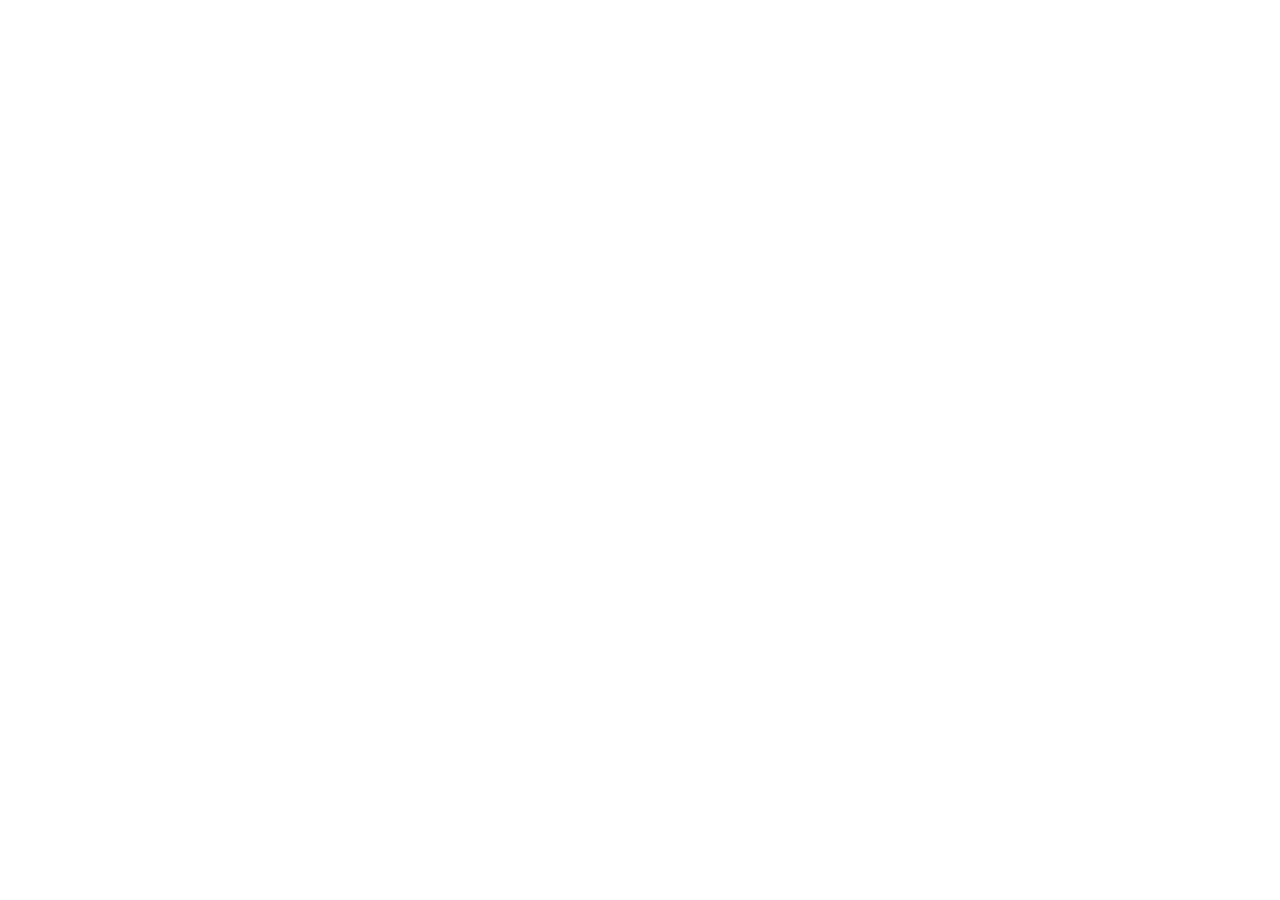
==== commit 9752e872: "Site hardening: anti-framing, copy guard, CSP, referrer policy, robots rules - guard.js hides the pa" ====
--- a/index.html
+++ b/index.html
@@ -2,6 +2,9 @@
 <html lang="zh-Hans-MY">
 <head>
 <meta charset="UTF-8">
+<meta http-equiv="Content-Security-Policy" content="default-src 'self'; script-src 'self' 'unsafe-inline'; style-src 'self' 'unsafe-inline' https://fonts.googleapis.com; font-src https://fonts.gstatic.com; img-src 'self' data:; connect-src 'self'; object-src 'none'; base-uri 'self'; form-action 'self'; upgrade-insecure-requests">
+<meta name="referrer" content="strict-origin-when-cross-origin">
+<script src="/guard.js"></script>
 <meta name="viewport" content="width=device-width, initial-scale=1">
 <link rel="icon" href="/favicon.ico" sizes="any">
 <link rel="icon" type="image/png" sizes="192x192" href="/icon-192.png">
@@ -326,6 +329,7 @@
     <p class="disclaimer">
       YZ Studio 为独立第三方充值服务商，与各游戏发行商、腾讯、网易、Apple Inc. 无任何隶属或合作关系。所有游戏名称、商标归各自权利人所有。网页所列价格为参考价，实际以下单时报价为准。
     </p>
+    <p class="disclaimer" style="margin-top:10px;padding-top:0;border-top:0">© 2026 YZ Studio 宇宙工作室 版权所有。本站文字、价格表与图片未经许可，禁止复制、转载或用于其他网站。</p>
   </div>
 </footer>
 
